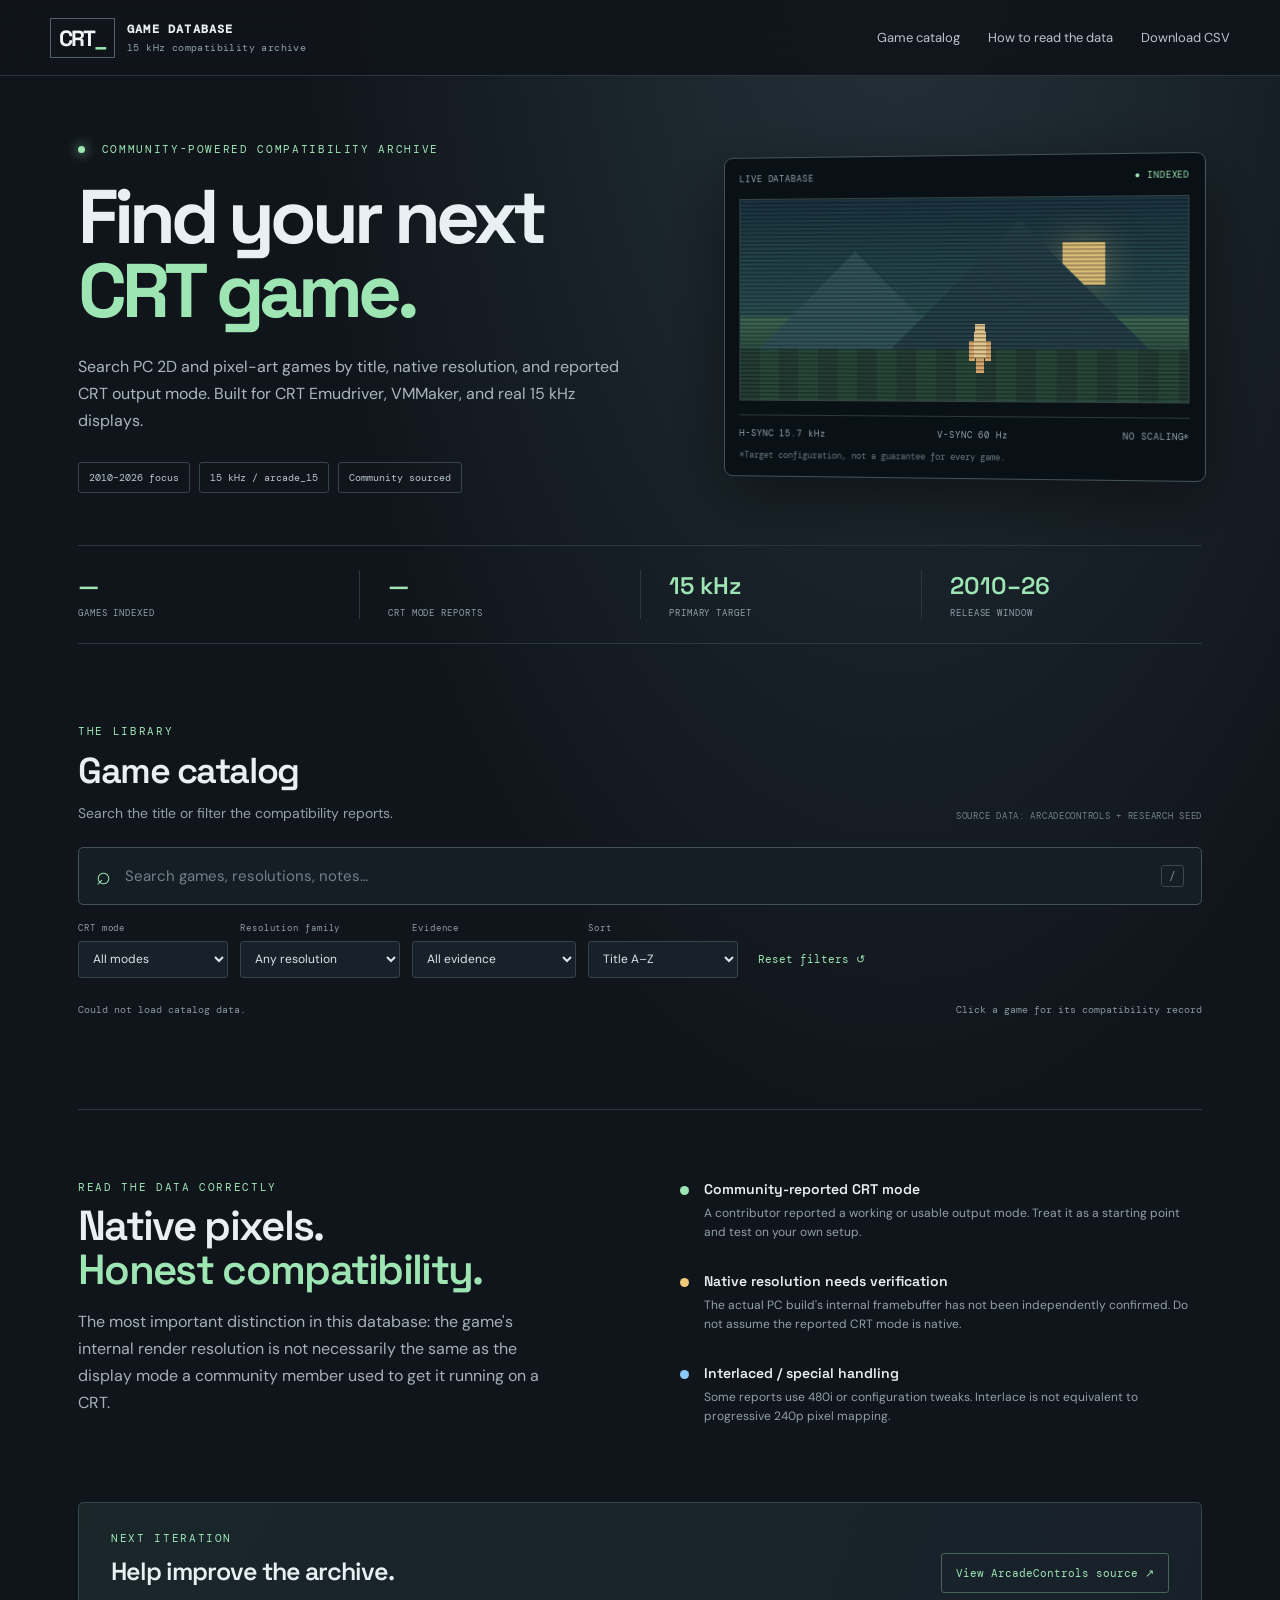
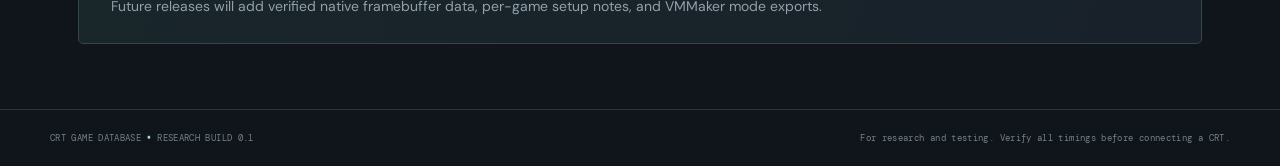
==== index.html @ 9e158bb5 "Add files via upload" ====
<!doctype html>
<html lang="en"><head><meta charset="utf-8"><meta name="viewport" content="width=device-width,initial-scale=1"><meta name="theme-color" content="#10151b"><meta name="description" content="Search PC 2D and pixel-art games for CRT Emudriver and 15 kHz compatibility reports."><title>CRT Game Database — Find games for your CRT</title><link rel="stylesheet" href="styles.css"></head>
<body><header class="topbar"><a class="brand" href="#top"><span class="brand-mark">CRT<span>_</span></span><span>GAME DATABASE<small>15 kHz compatibility archive</small></span></a><nav><a href="#catalog">Game catalog</a><a href="#about">How to read the data</a><a href="data/games.csv" download>Download CSV</a></nav></header>
<main id="top"><section class="hero"><div class="hero-copy"><div class="eyebrow"><span class="pulse"></span> COMMUNITY-POWERED COMPATIBILITY ARCHIVE</div><h1>Find your next<br><em>CRT game.</em></h1><p>Search PC 2D and pixel-art games by title, native resolution, and reported CRT output mode. Built for CRT Emudriver, VMMaker, and real 15 kHz displays.</p><div class="hero-tags"><span>2010–2026 focus</span><span>15 kHz / arcade_15</span><span>Community sourced</span></div></div><div class="hero-screen"><div class="screen-top"><span>LIVE DATABASE</span><span class="screen-led">● INDEXED</span></div><div class="scanlines"><div class="pixel-art"><div class="sun"></div><div class="mountain m1"></div><div class="mountain m2"></div><div class="ground"></div><div class="pixel-person"></div></div></div><div class="screen-foot"><span>H-SYNC 15.7 kHz</span><span>V-SYNC 60 Hz</span><span>NO SCALING*</span></div><small>*Target configuration, not a guarantee for every game.</small></div></section>
<section class="stats" aria-label="Database summary"><div><strong id="totalCount">—</strong><span>GAMES INDEXED</span></div><div><strong id="modeCount">—</strong><span>CRT MODE REPORTS</span></div><div><strong>15 kHz</strong><span>PRIMARY TARGET</span></div><div><strong>2010–26</strong><span>RELEASE WINDOW</span></div></section>
<section id="catalog" class="catalog"><div class="section-heading"><div><div class="eyebrow">THE LIBRARY</div><h2>Game catalog</h2><p>Search the title or filter the compatibility reports.</p></div><div class="data-note">SOURCE DATA: ARCADECONTROLS + RESEARCH SEED</div></div>
<div class="search-wrap"><span class="search-icon">⌕</span><input id="search" type="search" placeholder="Search games, resolutions, notes…" autocomplete="off"><kbd>/</kbd></div>
<div class="filters"><label>CRT mode<select id="modeFilter"><option value="">All modes</option><option value="progressive">Progressive report</option><option value="interlaced">Interlaced report</option><option value="none">No CRT mode yet</option></select></label><label>Resolution family<select id="resFilter"><option value="">Any resolution</option><option value="240">240-line family</option><option value="216">216-line family</option><option value="270">270-line family</option><option value="480">480-line / interlaced</option></select></label><label>Evidence<select id="evidenceFilter"><option value="">All evidence</option><option value="community">Community reported</option><option value="verify">Needs verification</option></select></label><label>Sort<select id="sort"><option value="title">Title A–Z</option><option value="year">Release year</option><option value="resolution">CRT resolution</option></select></label><button id="clear" class="clear-btn">Reset filters ↺</button></div>
<div class="results-line"><span id="resultCount">Loading catalog…</span><span>Click a game for its compatibility record</span></div><div id="gameGrid" class="game-grid" aria-live="polite"></div><div id="empty" class="empty" hidden><div>⌁</div><h3>No matching games</h3><p>Try a different title or clear one of the filters.</p></div>
</section>
<section id="about" class="about"><div class="about-intro"><div class="eyebrow">READ THE DATA CORRECTLY</div><h2>Native pixels.<br><em>Honest compatibility.</em></h2><p>The most important distinction in this database: the game's internal render resolution is not necessarily the same as the display mode a community member used to get it running on a CRT.</p></div><div class="legend"><article><span class="legend-dot green"></span><div><h3>Community-reported CRT mode</h3><p>A contributor reported a working or usable output mode. Treat it as a starting point and test on your own setup.</p></div></article><article><span class="legend-dot amber"></span><div><h3>Native resolution needs verification</h3><p>The actual PC build's internal framebuffer has not been independently confirmed. Do not assume the reported CRT mode is native.</p></div></article><article><span class="legend-dot blue"></span><div><h3>Interlaced / special handling</h3><p>Some reports use 480i or configuration tweaks. Interlace is not equivalent to progressive 240p pixel mapping.</p></div></article></div></section>
<section class="callout"><div><div class="eyebrow">NEXT ITERATION</div><h2>Help improve the archive.</h2><p>Future releases will add verified native framebuffer data, per-game setup notes, and VMMaker mode exports.</p></div><a href="https://forum.arcadecontrols.com/index.php?topic=161951.0" target="_blank" rel="noopener">View ArcadeControls source ↗</a></section>
</main><footer><span>CRT GAME DATABASE <b>•</b> RESEARCH BUILD 0.1</span><span>For research and testing. Verify all timings before connecting a CRT.</span></footer>
<div id="detail" class="modal" hidden><div class="modal-backdrop" data-close></div><article class="detail-card" role="dialog" aria-modal="true" aria-labelledby="detailTitle"><button class="close" data-close aria-label="Close">×</button><div class="eyebrow" id="detailSource">GAME RECORD</div><h2 id="detailTitle"></h2><div class="detail-status" id="detailStatus"></div><div class="detail-grid"><div><span>NATIVE RENDER RESOLUTION</span><strong id="detailNative">Not confirmed</strong><small id="detailNativeEvidence"></small></div><div><span>REPORTED CRT OUTPUT</span><strong id="detailCrt">Not reported</strong><small id="detailRefresh"></small></div><div><span>SCAN TYPE</span><strong id="detailScan">Unconfirmed</strong></div><div><span>RELEASE YEAR</span><strong id="detailYear">Not listed</strong></div></div><div class="detail-notes"><h3>Compatibility notes</h3><p id="detailNotes"></p></div><div class="detail-actions"><a id="detailSourceLink" href="#" target="_blank" rel="noopener">Open community source ↗</a><button id="copyRecord">Copy record</button></div></article></div>
<script src="app.js"></script></body></html>
---- styles.css ----
@import url('https://fonts.googleapis.com/css2?family=DM+Mono:wght@400;500&family=DM+Sans:wght@400;500;600;700;800&family=Space+Grotesk:wght@400;500;600;700&display=swap');
:root{--bg:#10151b;--panel:#171f27;--panel2:#1d2731;--line:#2a3742;--text:#e9f0f4;--muted:#91a0aa;--green:#9de6b3;--amber:#f2c879;--blue:#8cc9ff;--mono:'DM Mono',monospace;--sans:'DM Sans',sans-serif;--display:'Space Grotesk',sans-serif}*{box-sizing:border-box}html{scroll-behavior:smooth}body{margin:0;background:var(--bg);color:var(--text);font-family:var(--sans);background-image:radial-gradient(ellipse at 70% -10%,#24333b 0,transparent 48%)}a{color:inherit}.topbar{height:76px;border-bottom:1px solid #29343d;display:flex;align-items:center;justify-content:space-between;padding:0 max(calc((100vw - 1180px)/2),28px);position:sticky;top:0;background:#10151beF;backdrop-filter:blur(16px);z-index:5}.brand{display:flex;gap:12px;align-items:center;text-decoration:none;font:600 12px var(--mono);letter-spacing:.1em}.brand-mark{font:700 22px var(--display);letter-spacing:-2px;border:1px solid #50616b;padding:5px 8px;color:#f1f5f5}.brand-mark span{color:var(--green)}.brand small{display:block;color:var(--muted);font:10px var(--mono);letter-spacing:.04em;margin-top:4px}.topbar nav{display:flex;gap:28px;font-size:13px;color:#bac5cb}.topbar nav a{text-decoration:none}.topbar nav a:hover{color:var(--green)}main{max-width:1180px;margin:auto;padding:0 28px}.hero{min-height:440px;display:grid;grid-template-columns:1.1fr .9fr;align-items:center;gap:50px;padding:66px 0 52px}.eyebrow{font:11px var(--mono);letter-spacing:.15em;color:var(--green)}.pulse{display:inline-block;width:7px;height:7px;background:var(--green);border-radius:50%;margin-right:8px;box-shadow:0 0 12px #9de6b3}.hero h1{font:700 clamp(48px,6vw,76px)/.98 var(--display);letter-spacing:-.065em;margin:24px 0}.hero h1 em,.about h2 em{color:var(--green);font-style:normal}.hero-copy>p{max-width:560px;color:#aab7bf;font-size:16px;line-height:1.7}.hero-tags{display:flex;gap:9px;flex-wrap:wrap;margin-top:27px}.hero-tags span{font:10px var(--mono);color:#b8c6cd;border:1px solid #35444e;padding:8px 10px;border-radius:3px}.hero-screen{border:1px solid #42535b;background:#0a1116;border-radius:9px;padding:15px;box-shadow:0 20px 70px #0007;transform:perspective(900px) rotateY(-4deg)}.screen-top,.screen-foot{display:flex;justify-content:space-between;font:9px var(--mono);letter-spacing:.1em;color:#90a3aa}.screen-led{color:var(--green)}.scanlines{margin:14px 0;height:205px;border:1px solid #34443e;overflow:hidden;background:#101d22;position:relative}.scanlines:after{content:'';position:absolute;inset:0;background:repeating-linear-gradient(0deg,#0000 0 2px,#0005 3px 4px);pointer-events:none}.pixel-art{height:100%;position:relative;overflow:hidden;background:linear-gradient(#1a3340 0%,#294d51 58%,#3d6653 59%,#172a29 100%);image-rendering:pixelated}.sun{position:absolute;width:42px;height:42px;background:#d9bc76;right:18%;top:22%;box-shadow:0 0 36px #d9bc7670}.mountain{position:absolute;bottom:50px;width:0;height:0;border-left:100px solid transparent;border-right:100px solid transparent;border-bottom:100px solid #31535a}.m1{left:4%}.m2{left:34%;border-bottom-color:#243e48;border-left-width:130px;border-right-width:130px;border-bottom-width:130px}.ground{position:absolute;bottom:0;height:52px;width:100%;background:repeating-linear-gradient(90deg,#243d35 0 20px,#29483b 20px 40px)}.pixel-person{position:absolute;bottom:43px;left:53%;width:12px;height:26px;background:#e3c68d;box-shadow:0 -9px 0 -1px #e3c68d,0 17px 0 -2px #d5a76d,-8px 6px 0 -3px #d5a76d,8px 6px 0 -3px #d5a76d}.screen-foot{border-top:1px solid #293b3c;padding-top:12px}.hero-screen>small{display:block;color:#66777d;font:9px var(--mono);margin-top:10px}.stats{display:grid;grid-template-columns:repeat(4,1fr);border-top:1px solid var(--line);border-bottom:1px solid var(--line);padding:24px 0;margin-bottom:80px}.stats div{padding-left:28px;border-left:1px solid var(--line)}.stats div:first-child{border:0;padding-left:0}.stats strong{display:block;font:600 24px var(--display);color:var(--green)}.stats span{display:block;font:9px var(--mono);color:var(--muted);letter-spacing:.1em;margin-top:6px}.catalog{padding-bottom:80px}.section-heading{display:flex;align-items:end;justify-content:space-between;margin-bottom:25px}.section-heading h2,.about h2,.callout h2{font:600 36px var(--display);letter-spacing:-.04em;margin:10px 0}.section-heading p,.callout p{color:var(--muted);margin:0;font-size:14px}.data-note{font:9px var(--mono);color:#72828c;letter-spacing:.08em}.search-wrap{height:58px;display:flex;align-items:center;border:1px solid #42525c;background:#151e25;border-radius:5px;padding:0 17px;gap:12px}.search-icon{font-size:25px;color:var(--green)}.search-wrap input{background:transparent;border:0;outline:0;color:var(--text);font:15px var(--sans);width:100%}.search-wrap input::placeholder{color:#70808a}.search-wrap kbd{font:11px var(--mono);color:#80909a;border:1px solid #394751;border-radius:3px;padding:3px 7px}.filters{display:flex;align-items:end;gap:12px;flex-wrap:wrap;margin:17px 0 25px}.filters label{display:grid;gap:7px;font:9px var(--mono);letter-spacing:.1em;color:#8e9da6}.filters select{height:37px;min-width:150px;background:#182129;color:#dce5e9;border:1px solid #35434d;border-radius:3px;padding:0 10px;font:12px var(--sans)}.clear-btn{height:37px;border:0;background:none;color:var(--green);font:11px var(--mono);cursor:pointer;padding:0 8px}.results-line{display:flex;justify-content:space-between;color:#87969f;font:10px var(--mono);margin:0 0 13px}.game-grid{display:grid;grid-template-columns:repeat(3,1fr);gap:11px}.game-card{background:linear-gradient(145deg,#1a242d,#151d24);border:1px solid #2c3943;border-radius:5px;padding:17px 17px 15px;cursor:pointer;transition:.18s;min-height:139px}.game-card:hover{border-color:#7bbd92;transform:translateY(-2px);background:#1d2a30}.card-top{display:flex;justify-content:space-between;gap:10px;align-items:start}.game-card h3{font:600 15px var(--display);margin:0 0 15px;line-height:1.3}.year{font:10px var(--mono);color:#7f9099;white-space:nowrap}.mode-row{display:flex;align-items:center;gap:8px;flex-wrap:wrap}.mode-chip{font:10px var(--mono);color:var(--green);background:#20382f;border:1px solid #315342;padding:5px 7px;border-radius:3px}.mode-chip.none{color:#b3bec4;background:#242e36;border-color:#39444b}.hz{font:10px var(--mono);color:#9caab1}.card-status{font:9px var(--mono);color:#8c9aa2;margin-top:13px;display:flex;align-items:center;gap:6px}.card-status:before{content:'';width:6px;height:6px;border-radius:50%;background:var(--amber)}.card-status.reported:before{background:var(--green)}.empty{text-align:center;padding:70px 20px;color:var(--muted)}.empty>div{font-size:34px;color:var(--green)}.empty h3{color:var(--text)}.about{border-top:1px solid var(--line);padding:70px 0;display:grid;grid-template-columns:1fr 1fr;gap:80px}.about h2{font-size:42px;line-height:1.05}.about-intro p{color:#a5b1b8;line-height:1.7;max-width:480px}.legend{display:grid;gap:24px}.legend article{display:flex;gap:15px}.legend-dot{width:9px;height:9px;border-radius:50%;margin-top:6px;flex:none}.green{background:var(--green)}.amber{background:var(--amber)}.blue{background:var(--blue)}.legend h3{font:600 14px var(--display);margin:0 0 6px}.legend p{font-size:12px;line-height:1.6;color:var(--muted);margin:0}.callout{border:1px solid #34454c;background:linear-gradient(110deg,#19262a,#18212a);padding:28px 32px;display:flex;align-items:center;justify-content:space-between;gap:20px;margin-bottom:65px;border-radius:5px}.callout h2{font-size:25px}.callout a{font:11px var(--mono);color:var(--green);text-decoration:none;white-space:nowrap;border:1px solid #476456;padding:12px 14px;border-radius:3px}footer{border-top:1px solid var(--line);padding:22px max(calc((100vw - 1180px)/2),28px);display:flex;justify-content:space-between;gap:20px;color:#71818a;font:9px var(--mono);letter-spacing:.04em}footer b{color:var(--green)}.modal{position:fixed;inset:0;z-index:20;display:grid;place-items:center;padding:20px}.modal[hidden]{display:none}.modal-backdrop{position:absolute;inset:0;background:#05090dcc;backdrop-filter:blur(5px)}.detail-card{position:relative;width:min(650px,100%);max-height:90vh;overflow:auto;background:#18222a;border:1px solid #4b5d65;border-radius:7px;padding:32px;box-shadow:0 25px 90px #000b}.close{position:absolute;right:18px;top:14px;background:none;border:0;color:#b8c5ca;font-size:28px;cursor:pointer}.detail-card h2{font:600 32px var(--display);margin:12px 0}.detail-status{display:inline-block;font:10px var(--mono);color:var(--green);border:1px solid #41614d;padding:7px 9px;margin-bottom:24px}.detail-grid{display:grid;grid-template-columns:1fr 1fr;gap:1px;background:#35434b;border:1px solid #35434b}.detail-grid>div{background:#1b2730;padding:17px}.detail-grid span{display:block;font:9px var(--mono);letter-spacing:.08em;color:#81919a;margin-bottom:9px}.detail-grid strong{font:600 19px var(--display);display:block}.detail-grid small{display:block;color:#92a0a8;font-size:10px;margin-top:6px}.detail-notes{padding:20px 0 12px}.detail-notes h3{font:600 13px var(--display)}.detail-notes p{color:#aab7bd;font-size:13px;line-height:1.65}.detail-actions{display:flex;justify-content:space-between;align-items:center;border-top:1px solid #35434b;padding-top:18px}.detail-actions a,.detail-actions button{font:10px var(--mono);color:var(--green);background:none;border:0;text-decoration:none;cursor:pointer}@media(max-width:800px){.topbar{padding:0 20px}.topbar nav{gap:14px}.topbar nav a{font-size:11px}.hero{grid-template-columns:1fr;gap:28px;padding-top:48px}.hero-screen{max-width:520px}.stats{margin-bottom:55px}.game-grid{grid-template-columns:repeat(2,1fr)}.about{gap:35px}.data-note{display:none}}@media(max-width:560px){.topbar{height:65px}.topbar nav a:first-child{display:none}main{padding:0 18px}.hero{min-height:0}.hero h1{font-size:54px}.hero-copy>p{font-size:14px}.hero-screen{transform:none}.stats{grid-template-columns:repeat(2,1fr);gap:20px}.stats div:nth-child(3){padding-left:0;border-left:0}.stats strong{font-size:21px}.section-heading h2{font-size:30px}.game-grid{grid-template-columns:1fr}.game-card{min-height:120px}.filters label{flex:1;min-width:42%}.filters select{width:100%;min-width:0}.results-line span:last-child{display:none}.about{grid-template-columns:1fr;padding:55px 0}.about h2{font-size:36px}.callout{align-items:flex-start;flex-direction:column;padding:23px}.callout a{white-space:normal}footer{padding:20px;flex-direction:column}.detail-card{padding:25px 19px}.detail-grid{grid-template-columns:1fr 1fr}.detail-grid>div{padding:12px}.detail-grid strong{font-size:16px}}
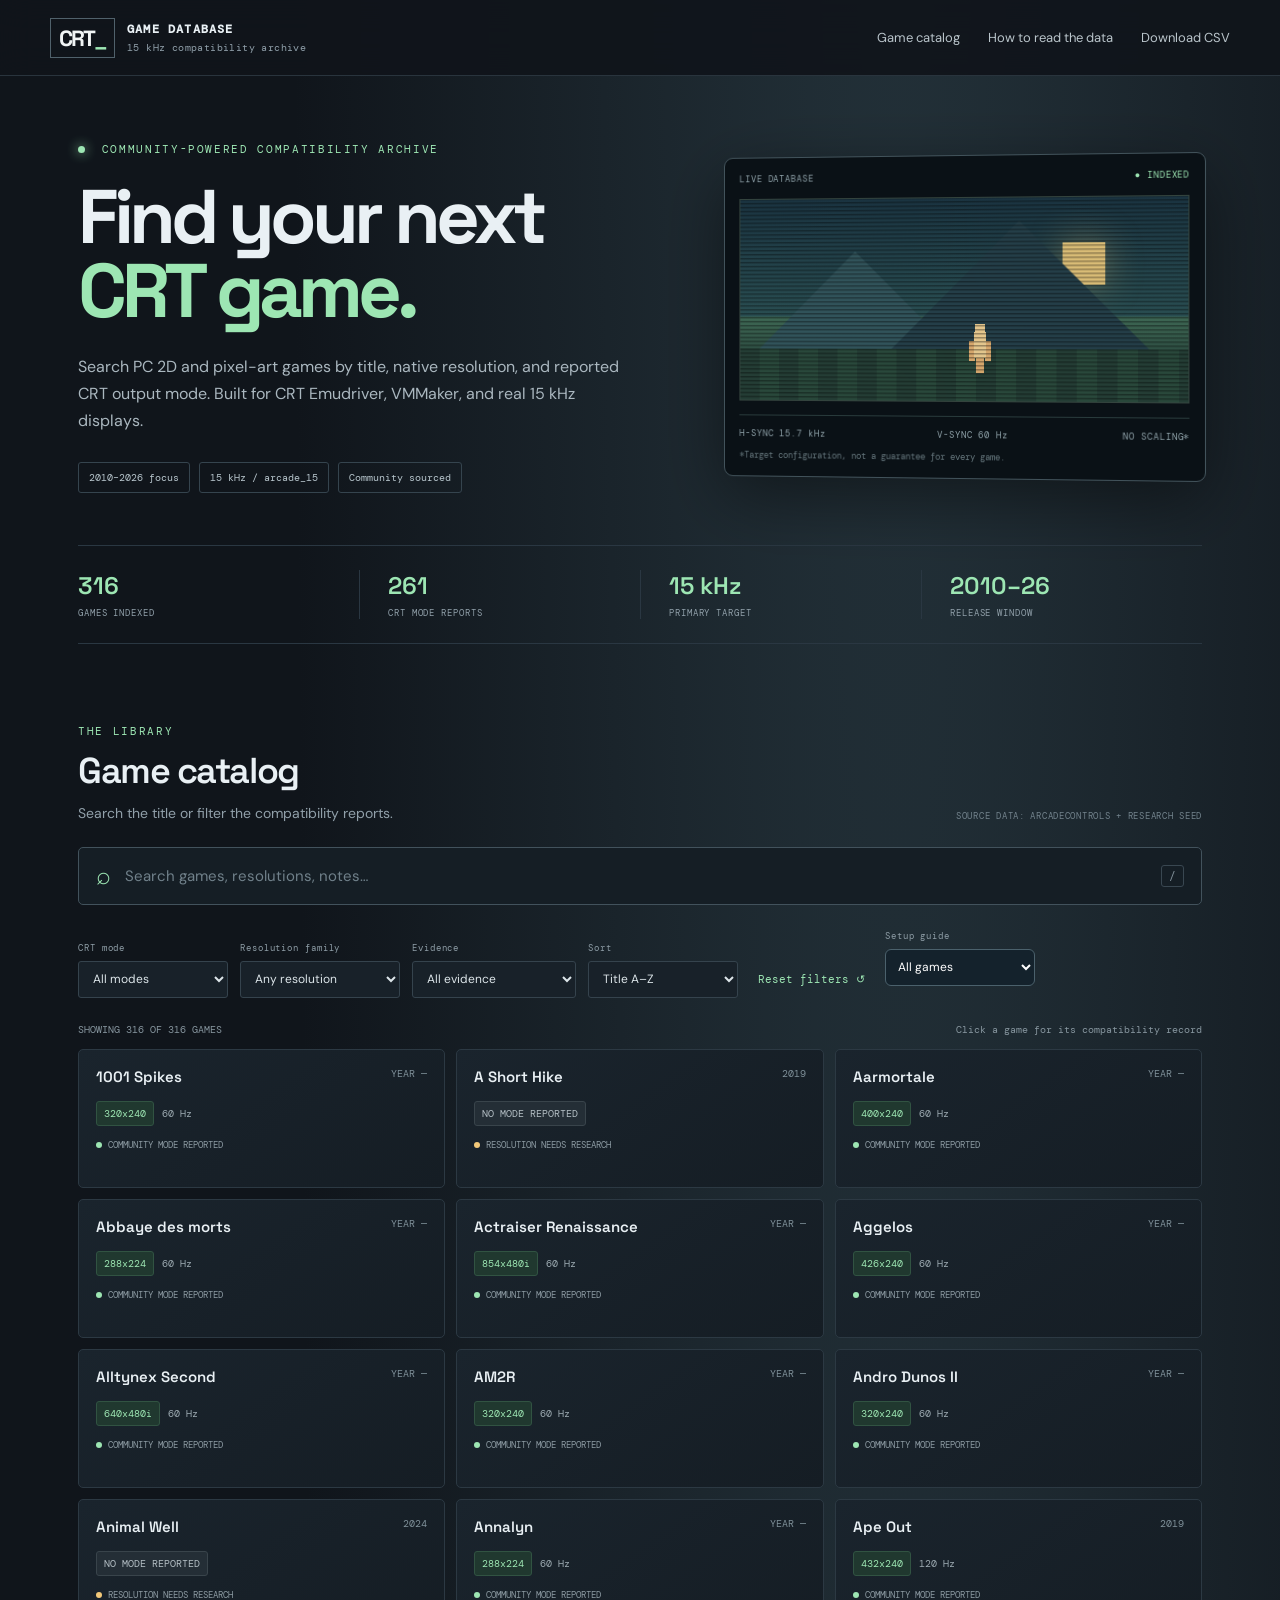
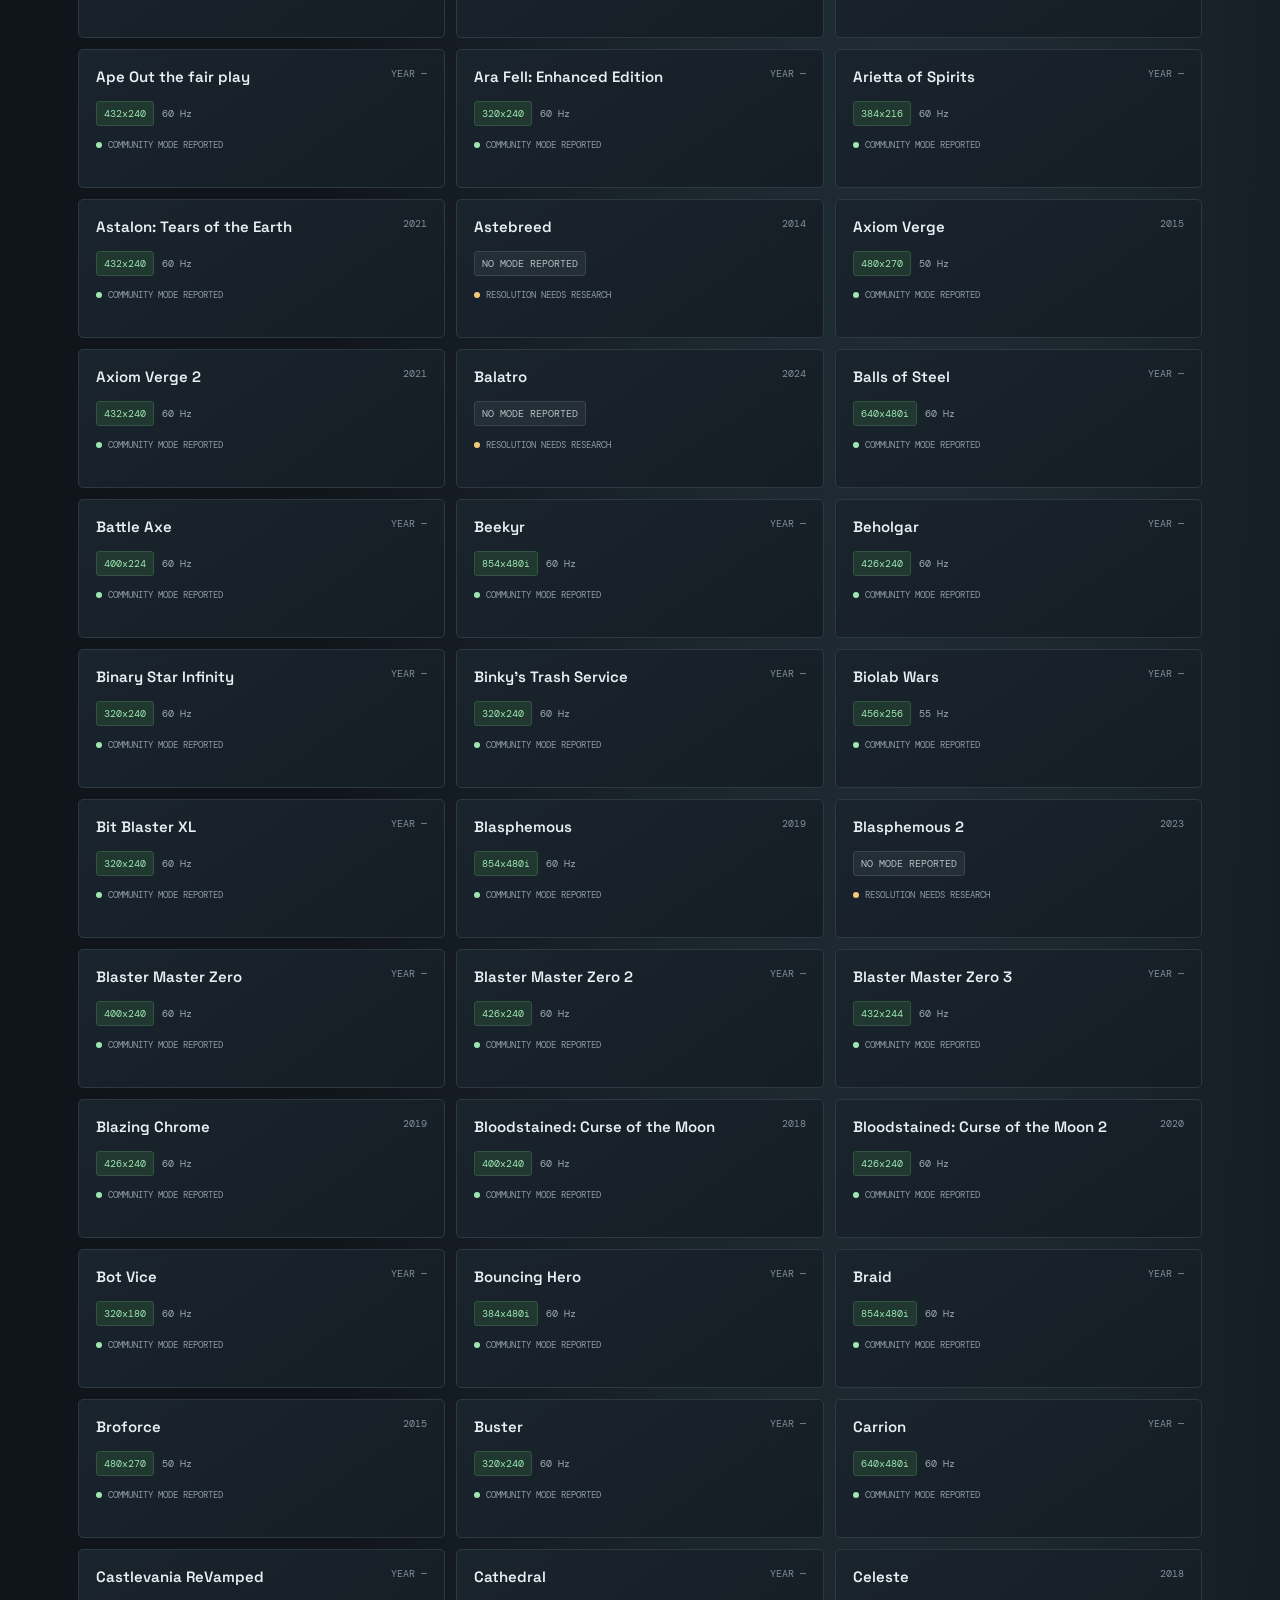
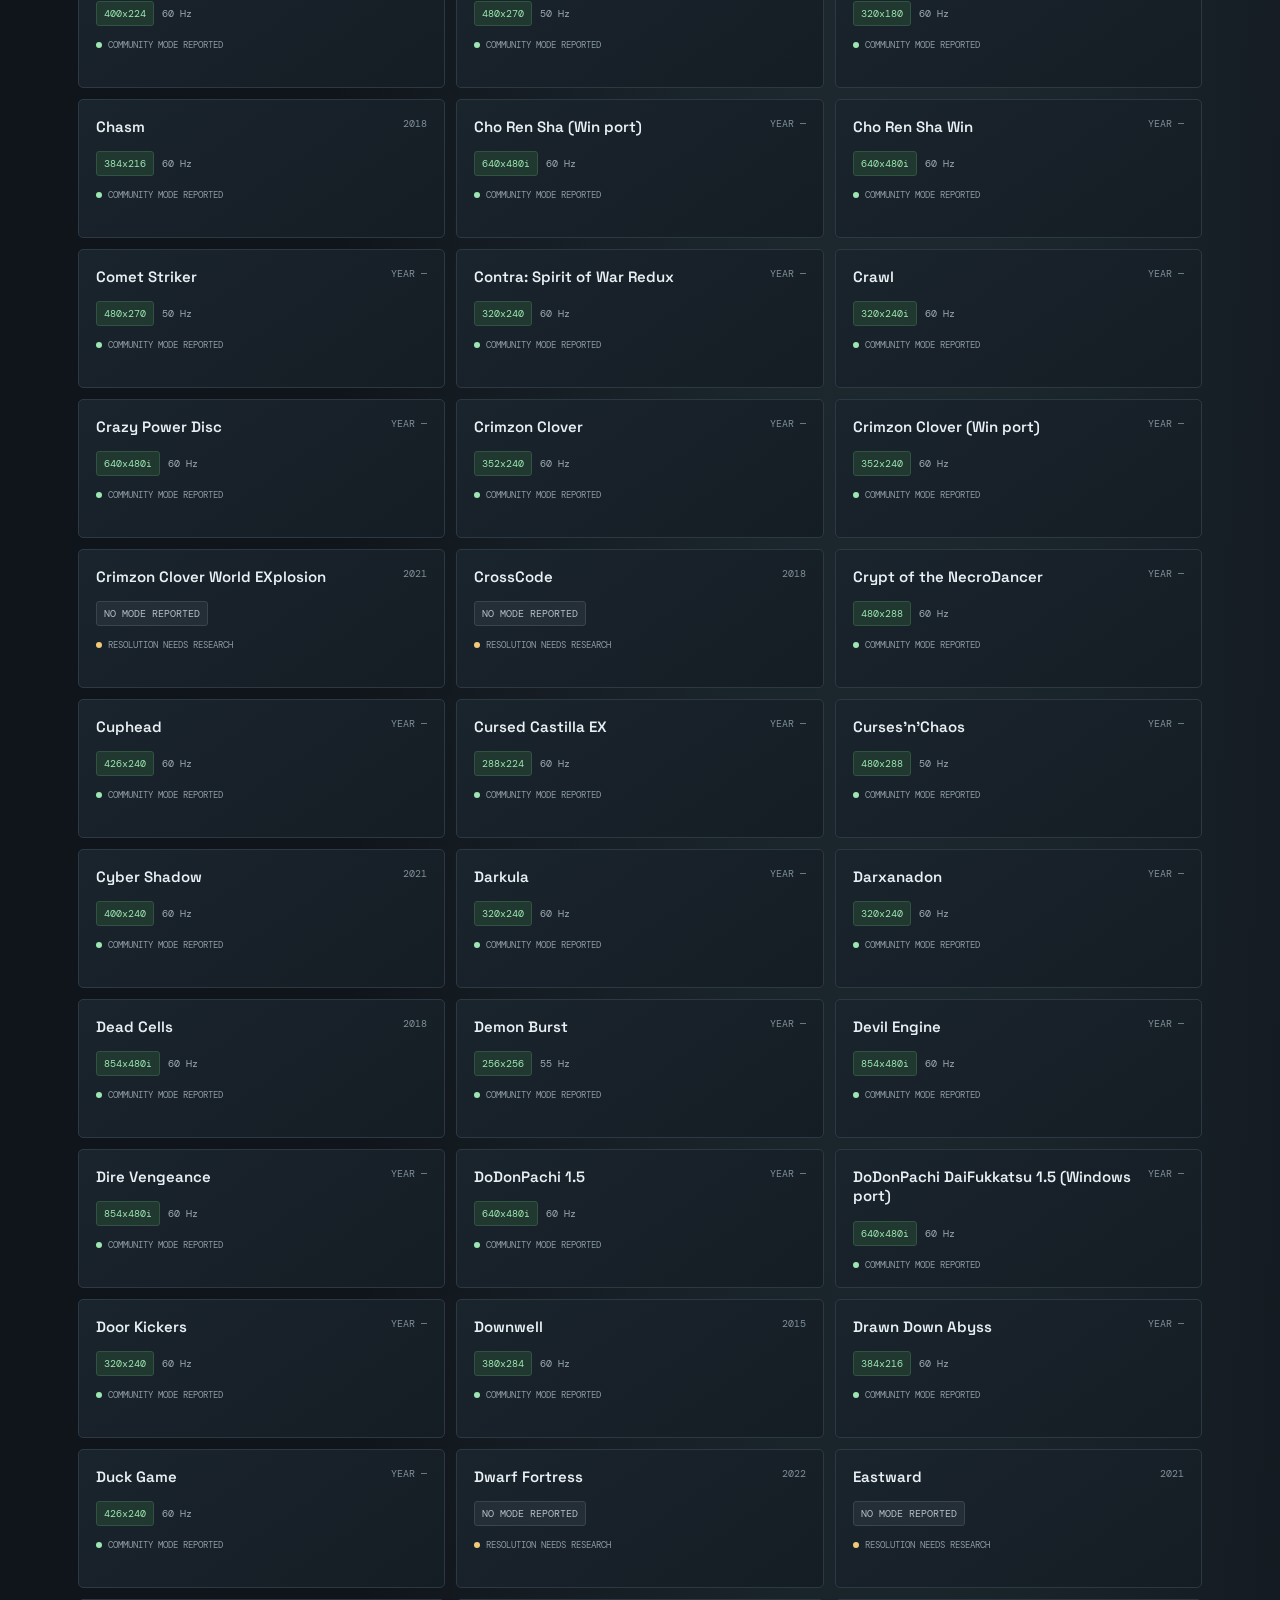
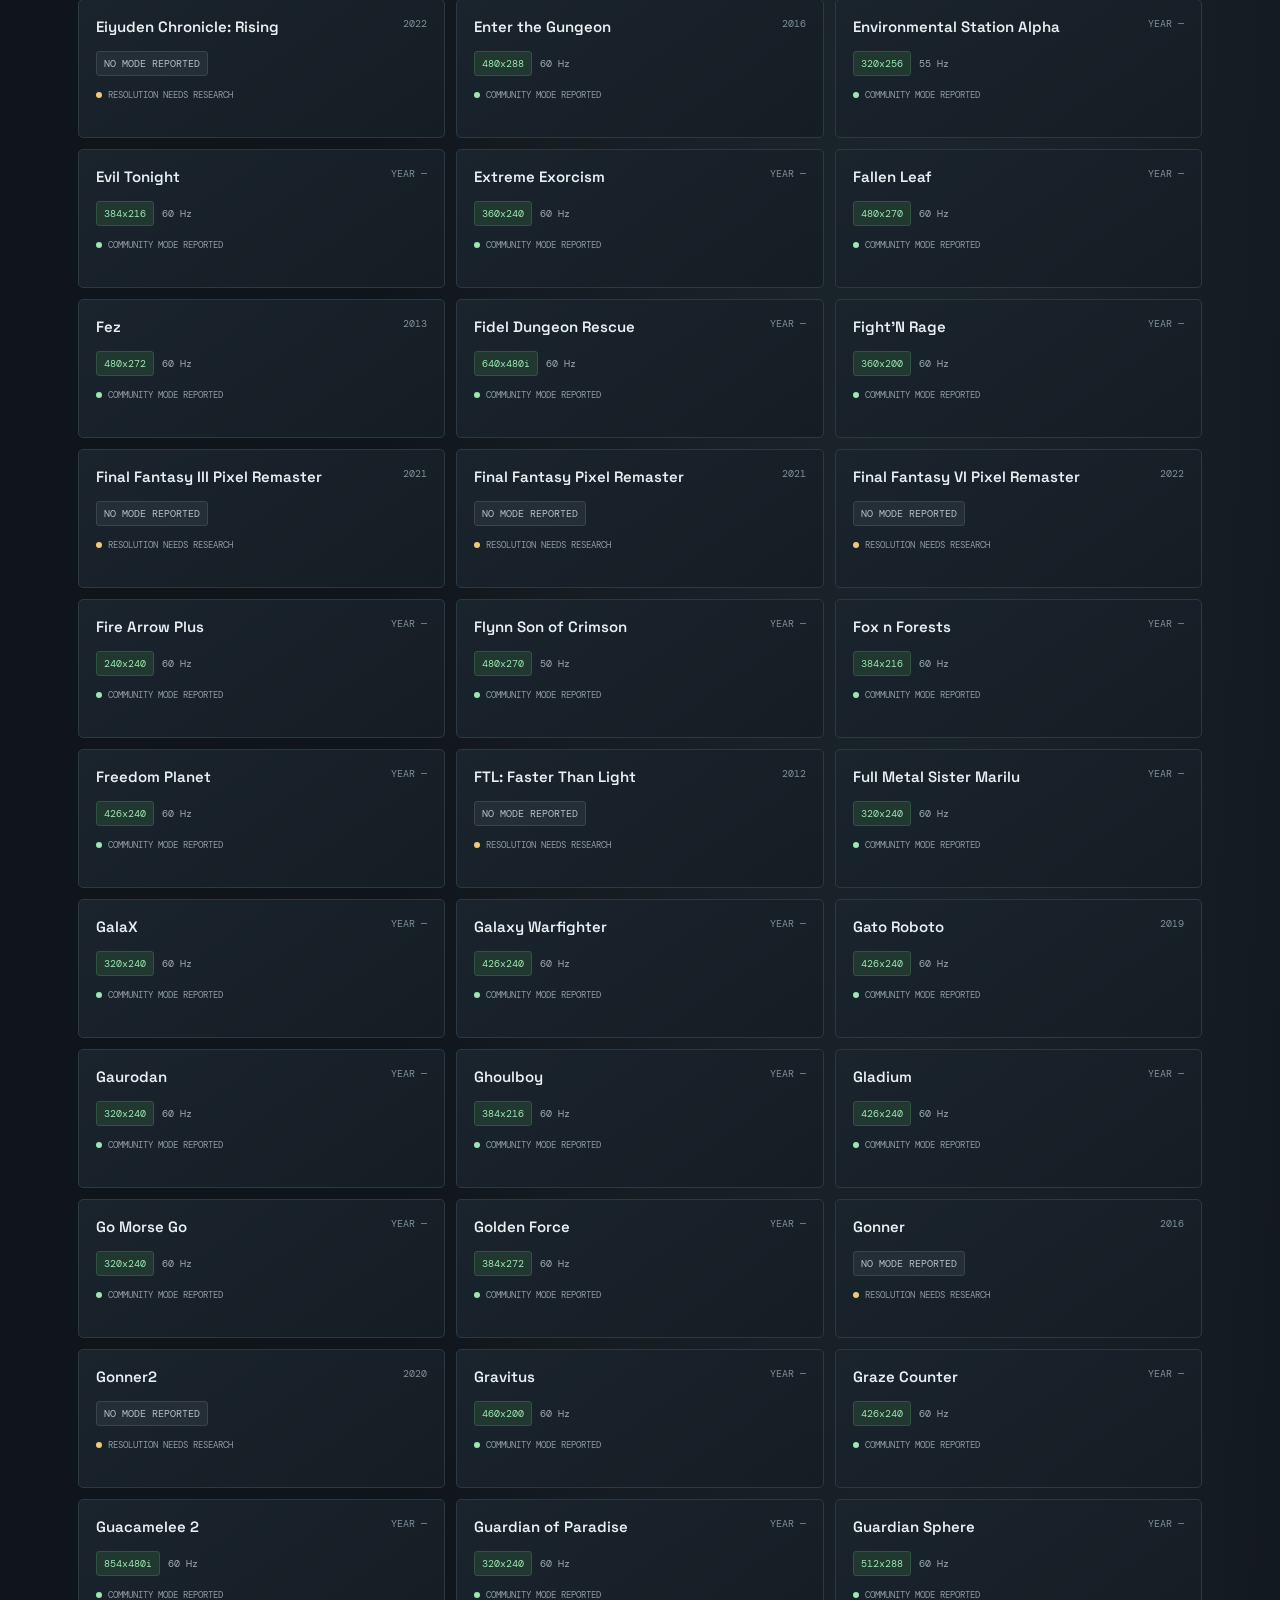
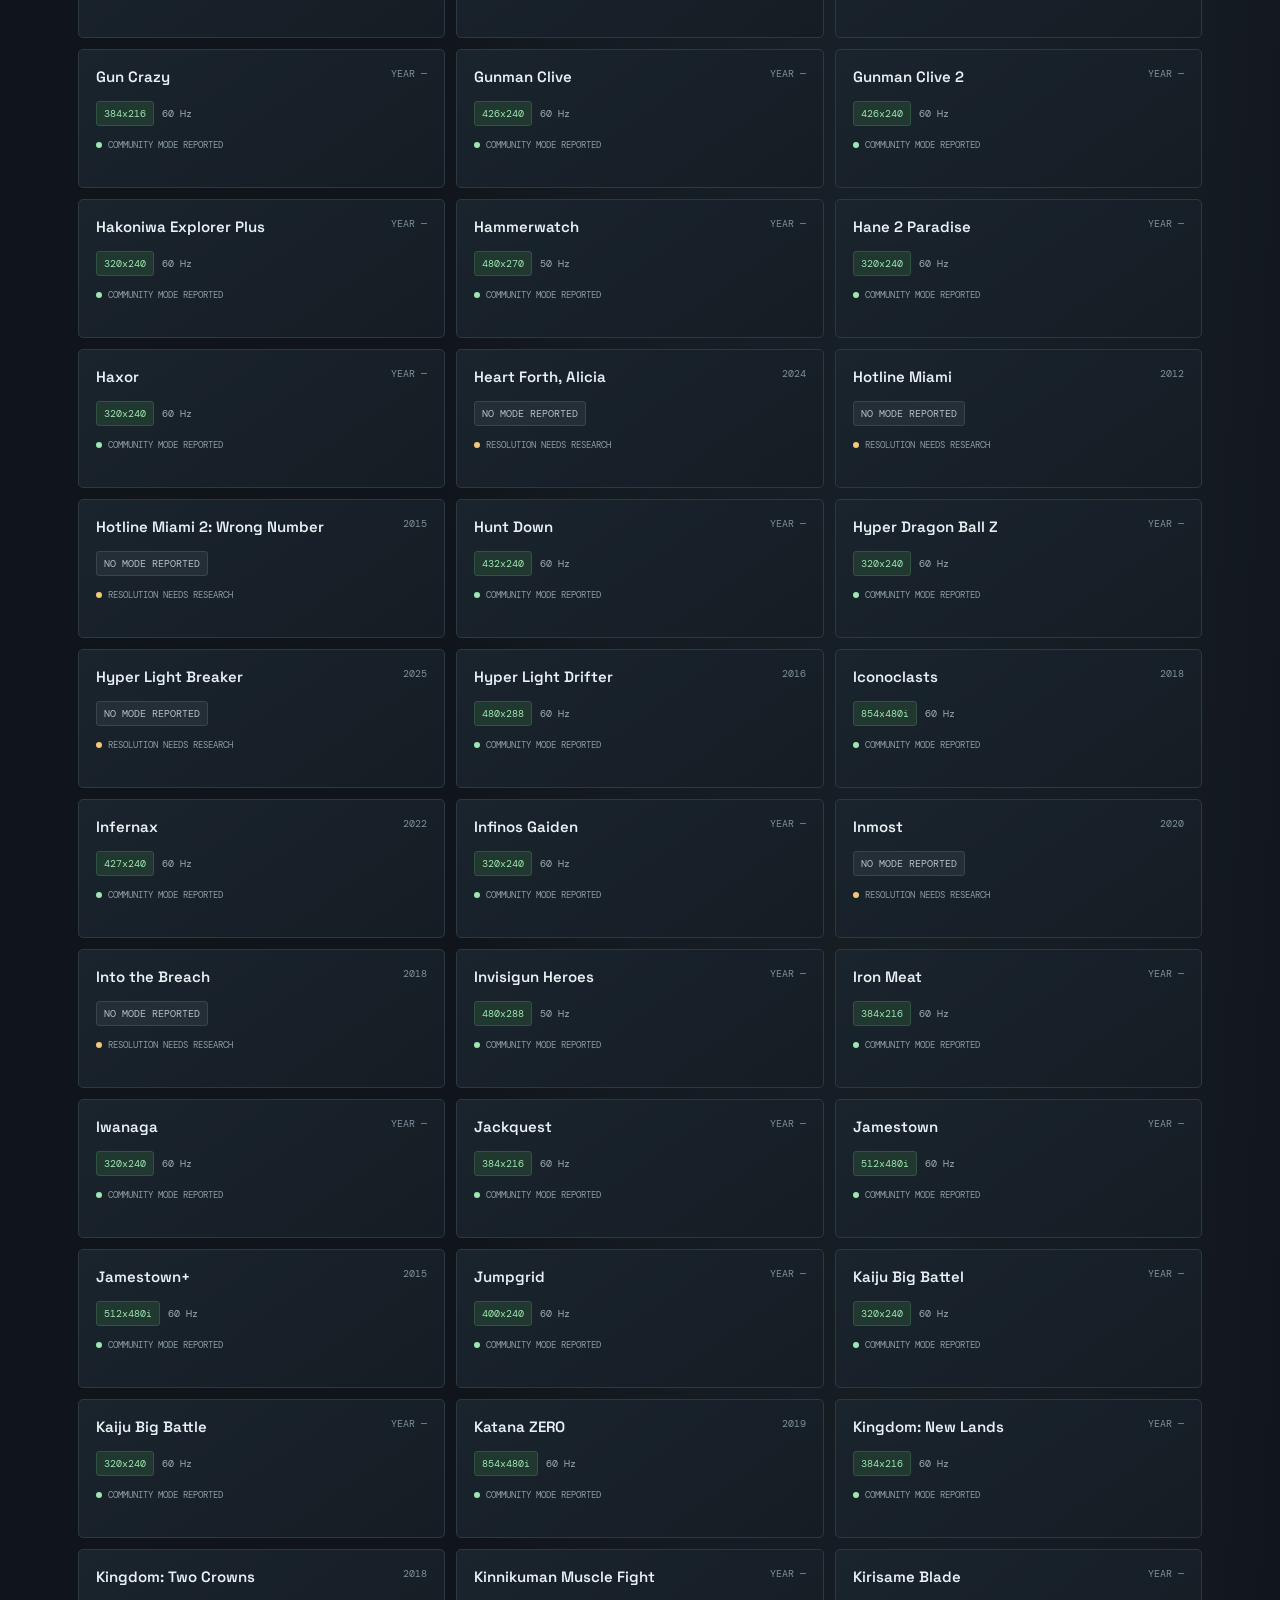
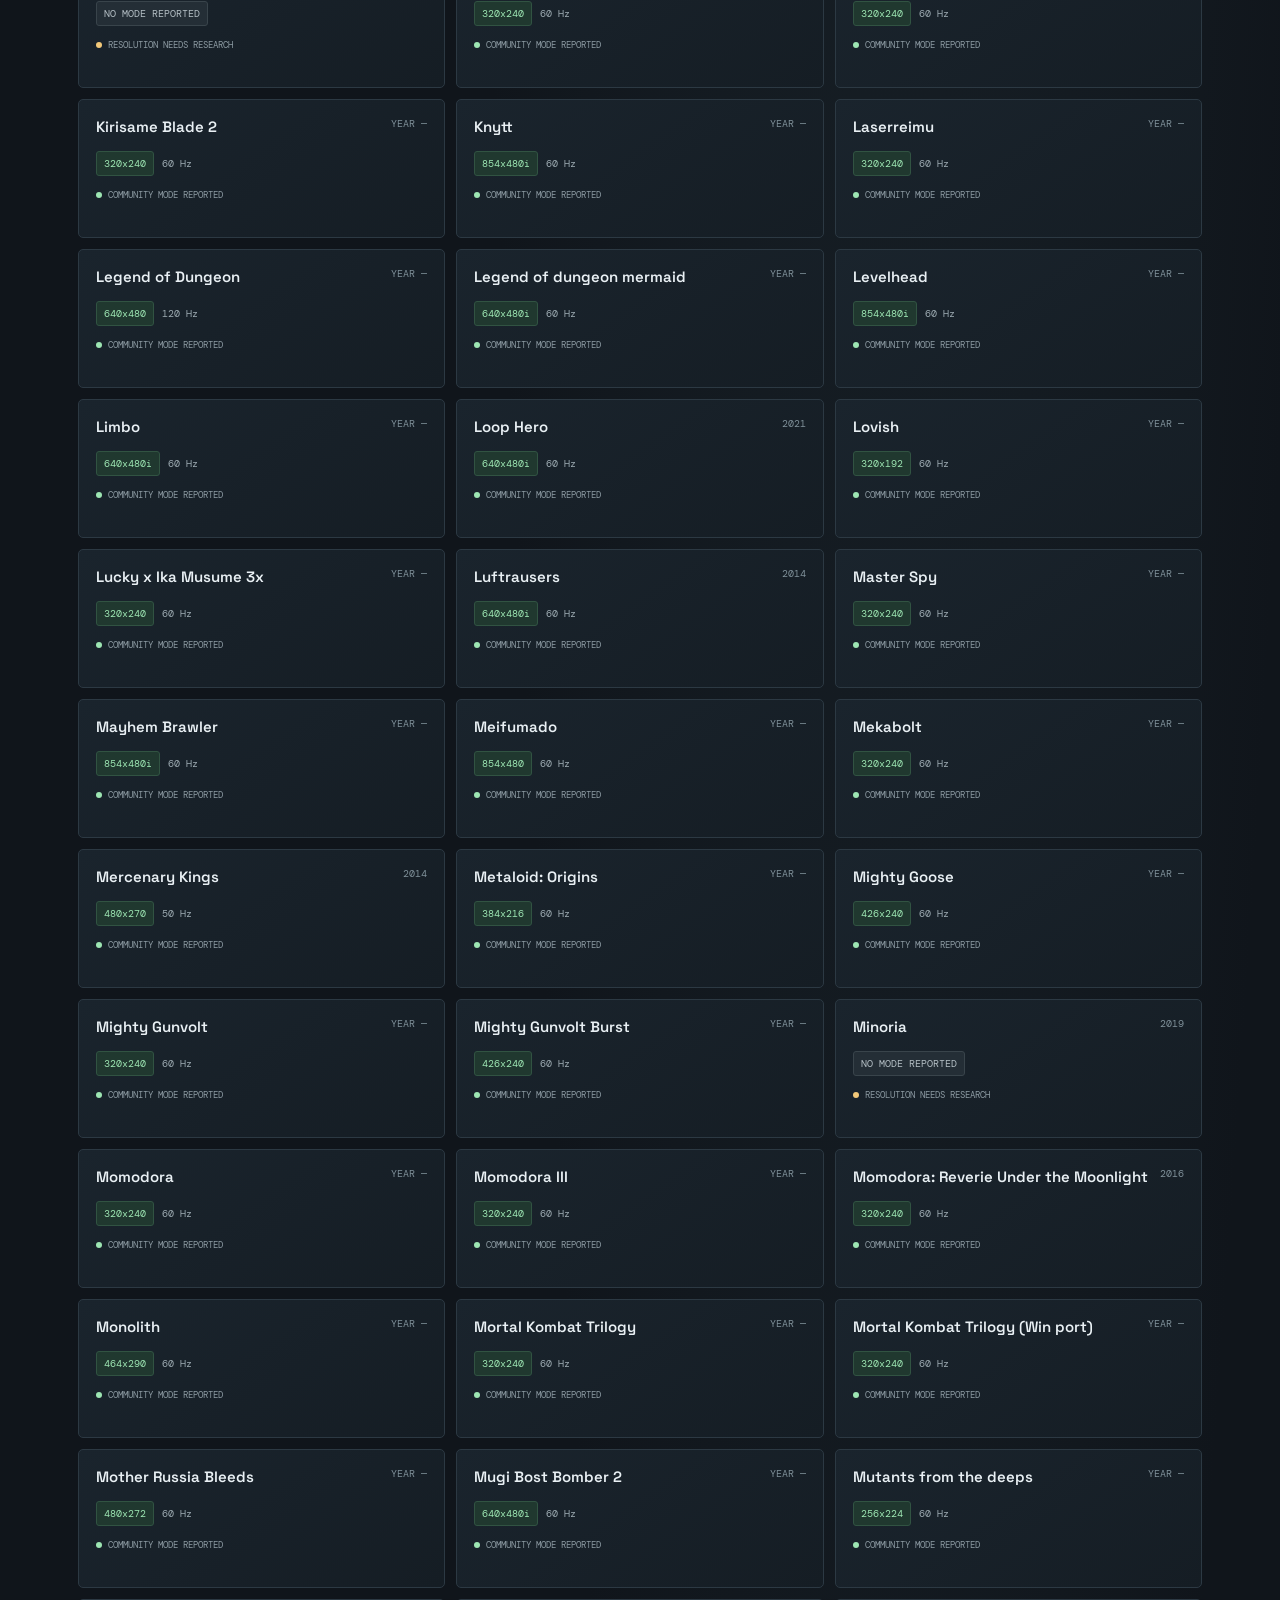
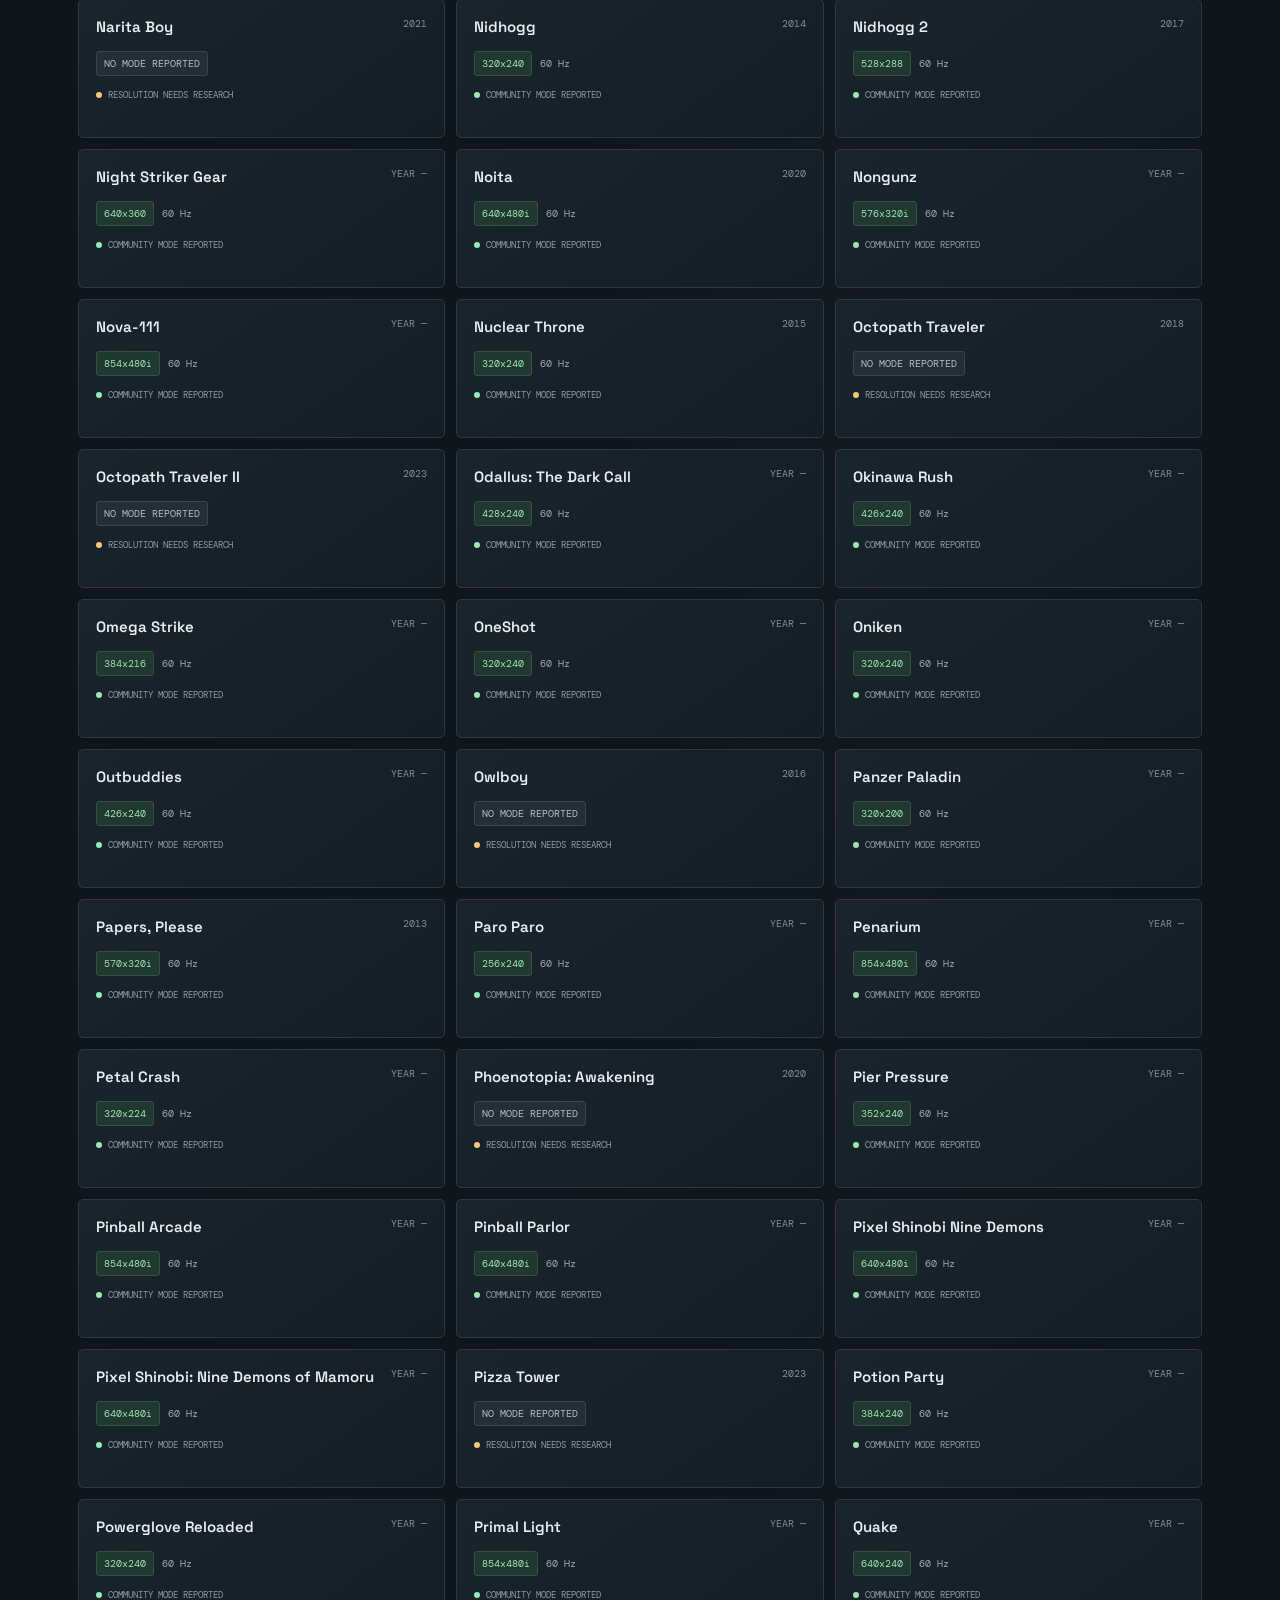
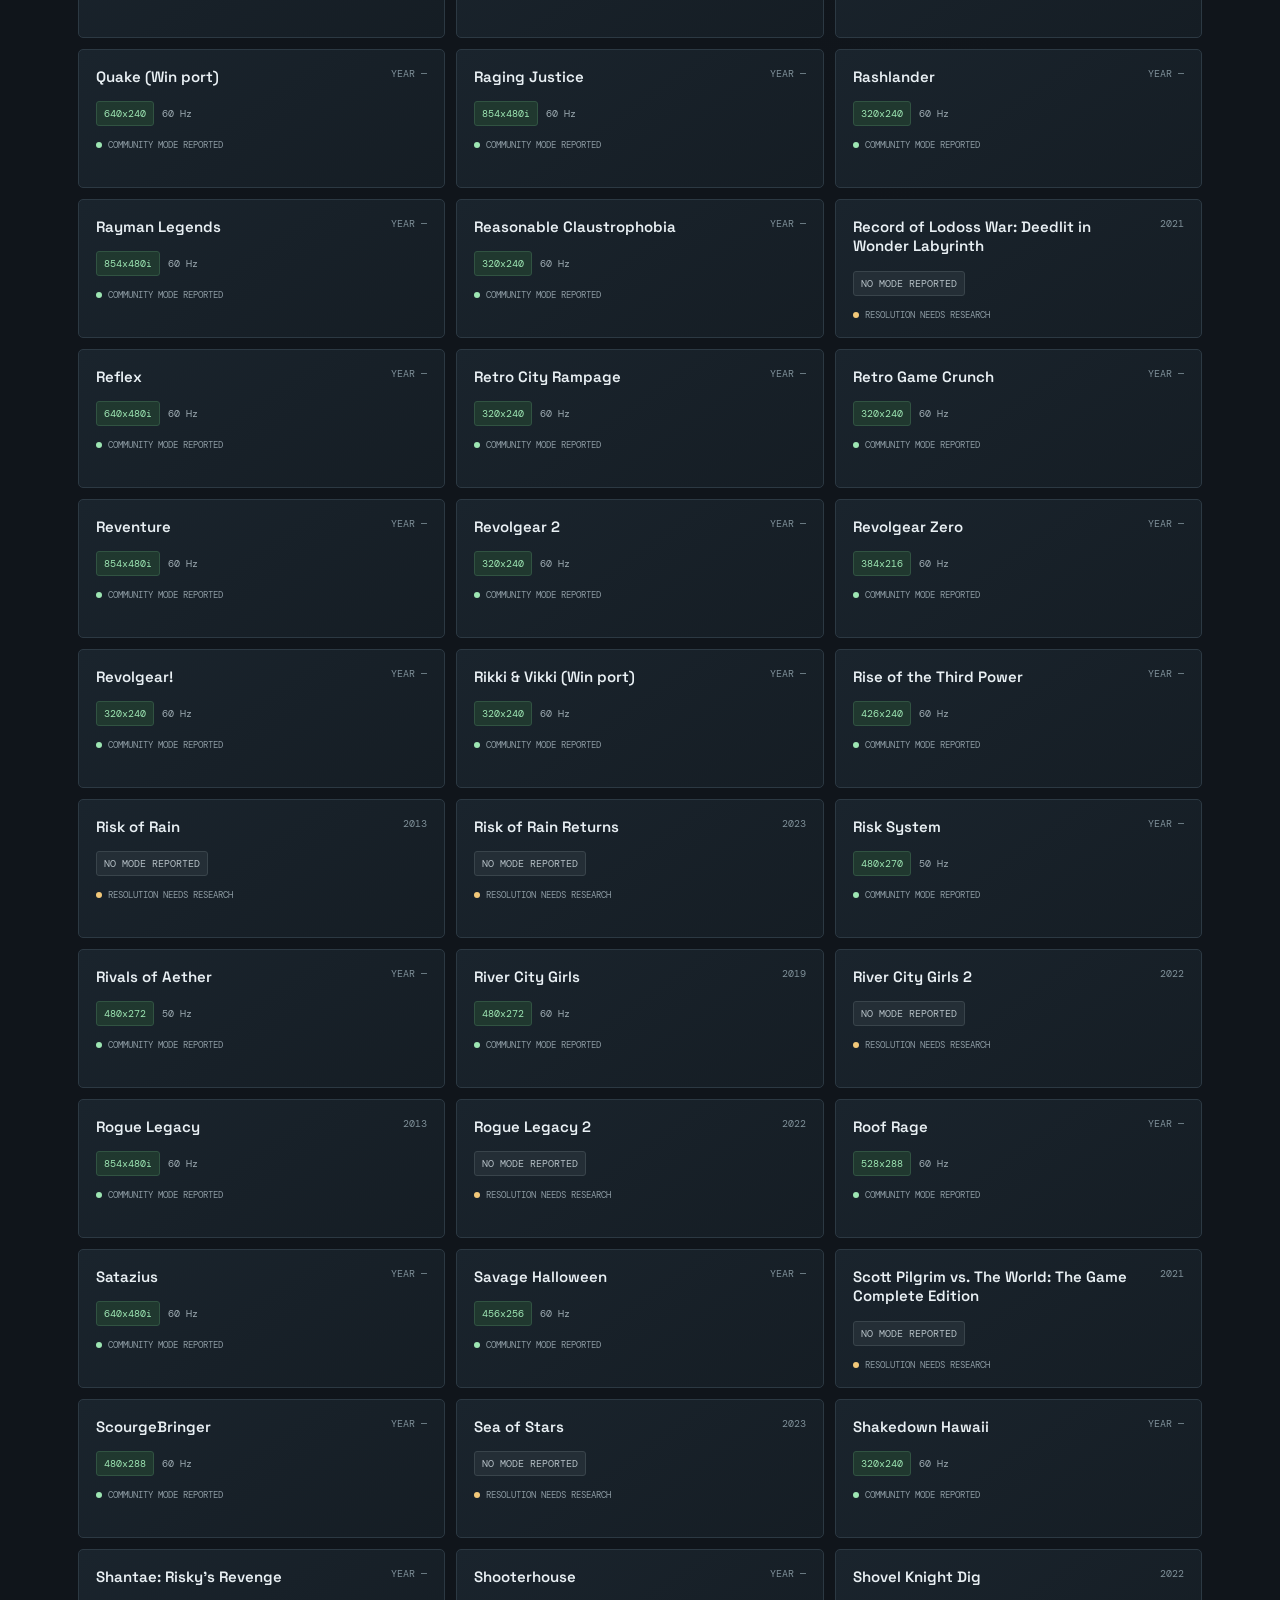
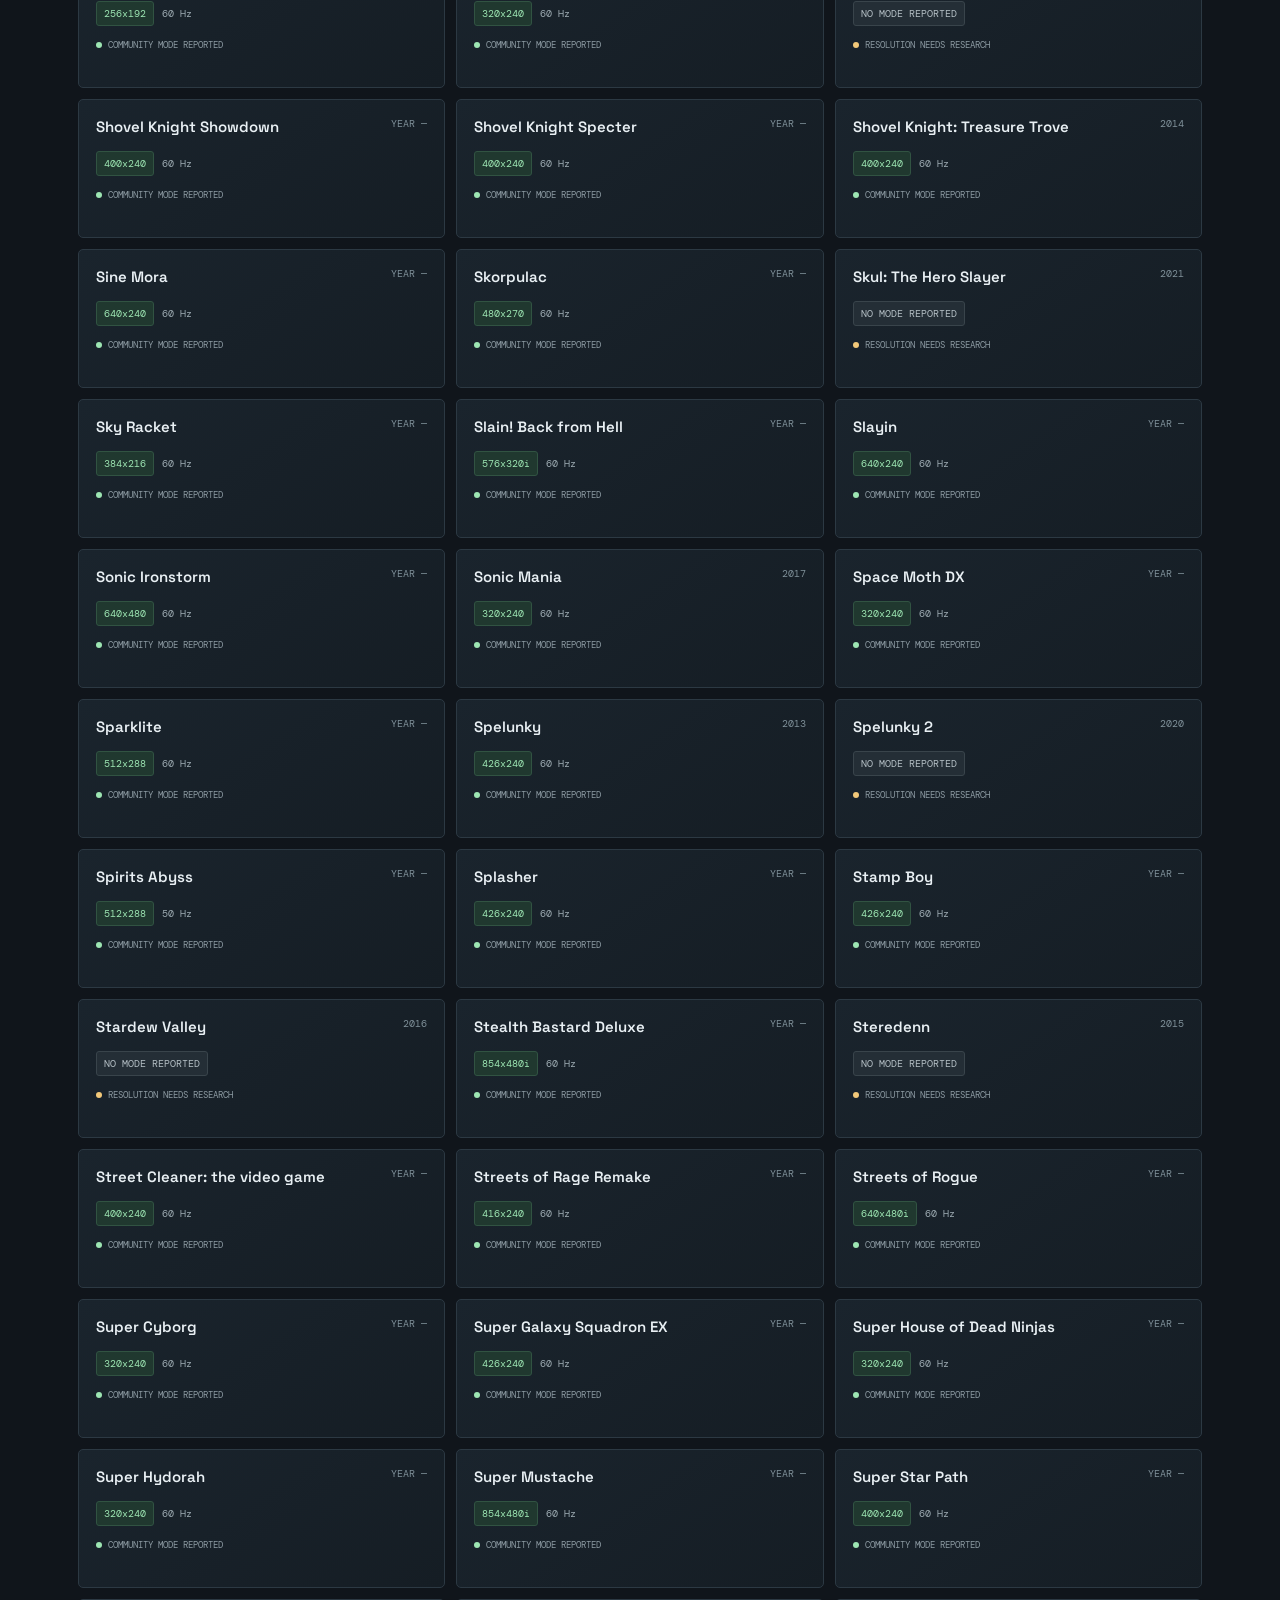
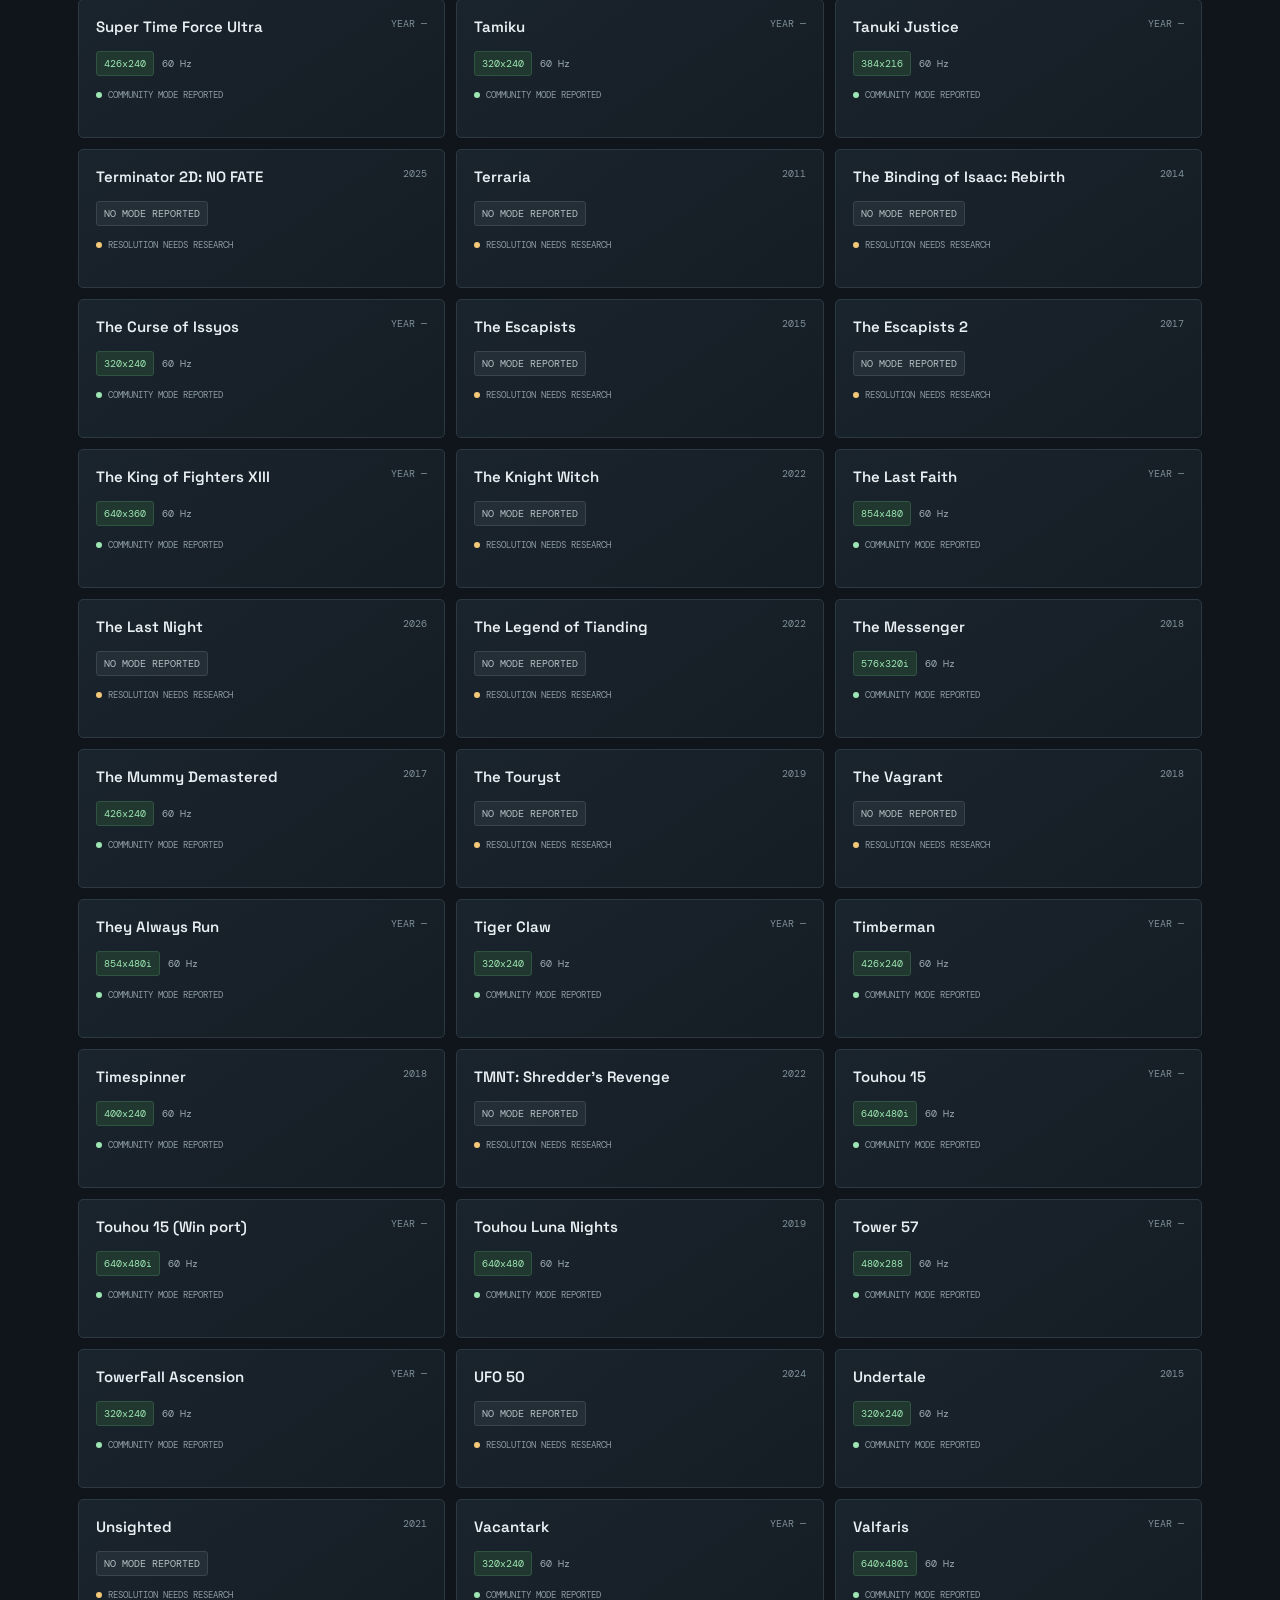
==== commit cf8bf586: "Include setup-guides.js in index.html Added setup-guides.js script for additional functionality." ====
--- a/index.html
+++ b/index.html
@@ -12,4 +12,6 @@
 <section class="callout"><div><div class="eyebrow">NEXT ITERATION</div><h2>Help improve the archive.</h2><p>Future releases will add verified native framebuffer data, per-game setup notes, and VMMaker mode exports.</p></div><a href="https://forum.arcadecontrols.com/index.php?topic=161951.0" target="_blank" rel="noopener">View ArcadeControls source ↗</a></section>
 </main><footer><span>CRT GAME DATABASE <b>•</b> RESEARCH BUILD 0.1</span><span>For research and testing. Verify all timings before connecting a CRT.</span></footer>
 <div id="detail" class="modal" hidden><div class="modal-backdrop" data-close></div><article class="detail-card" role="dialog" aria-modal="true" aria-labelledby="detailTitle"><button class="close" data-close aria-label="Close">×</button><div class="eyebrow" id="detailSource">GAME RECORD</div><h2 id="detailTitle"></h2><div class="detail-status" id="detailStatus"></div><div class="detail-grid"><div><span>NATIVE RENDER RESOLUTION</span><strong id="detailNative">Not confirmed</strong><small id="detailNativeEvidence"></small></div><div><span>REPORTED CRT OUTPUT</span><strong id="detailCrt">Not reported</strong><small id="detailRefresh"></small></div><div><span>SCAN TYPE</span><strong id="detailScan">Unconfirmed</strong></div><div><span>RELEASE YEAR</span><strong id="detailYear">Not listed</strong></div></div><div class="detail-notes"><h3>Compatibility notes</h3><p id="detailNotes"></p></div><div class="detail-actions"><a id="detailSourceLink" href="#" target="_blank" rel="noopener">Open community source ↗</a><button id="copyRecord">Copy record</button></div></article></div>
-<script src="app.js"></script></body></html>+<script src="app.js"></script></body></html>
+<script src="app.js"></script>
+<script src="setup-guides.js"></script>
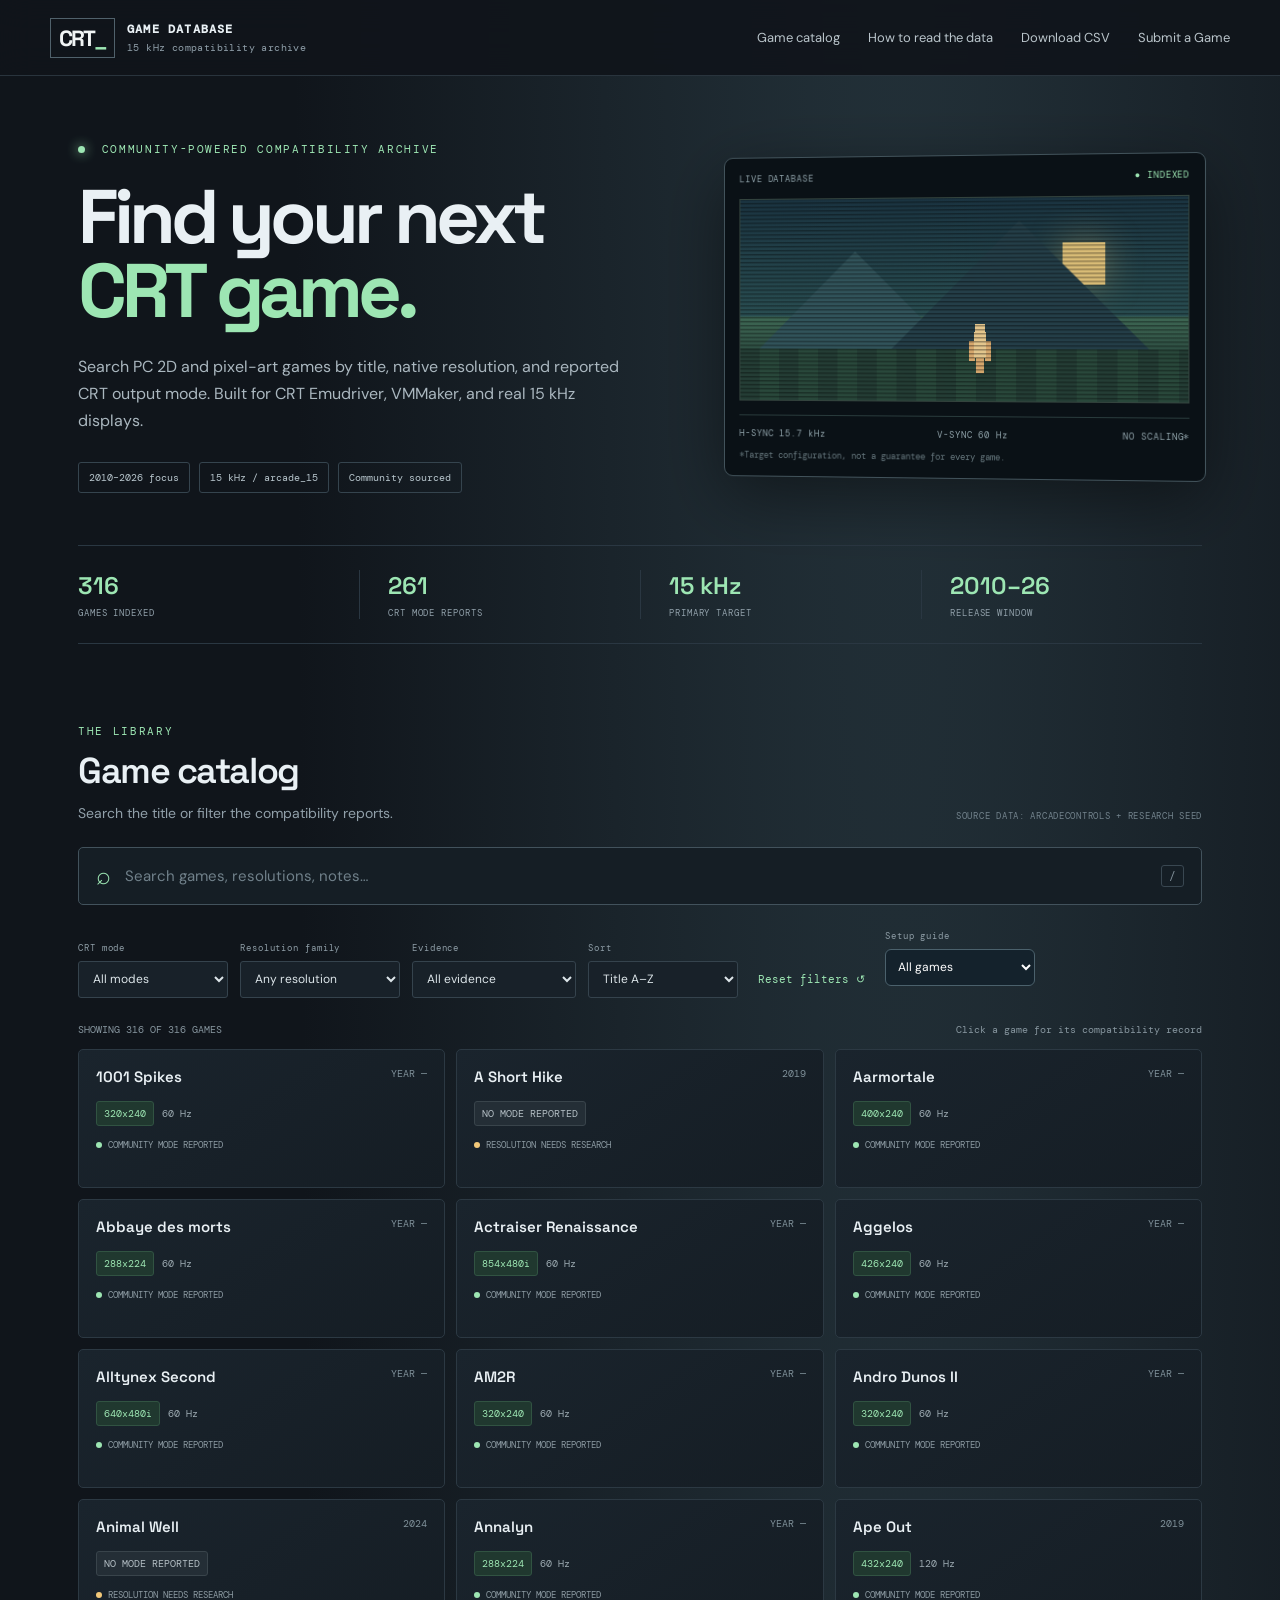
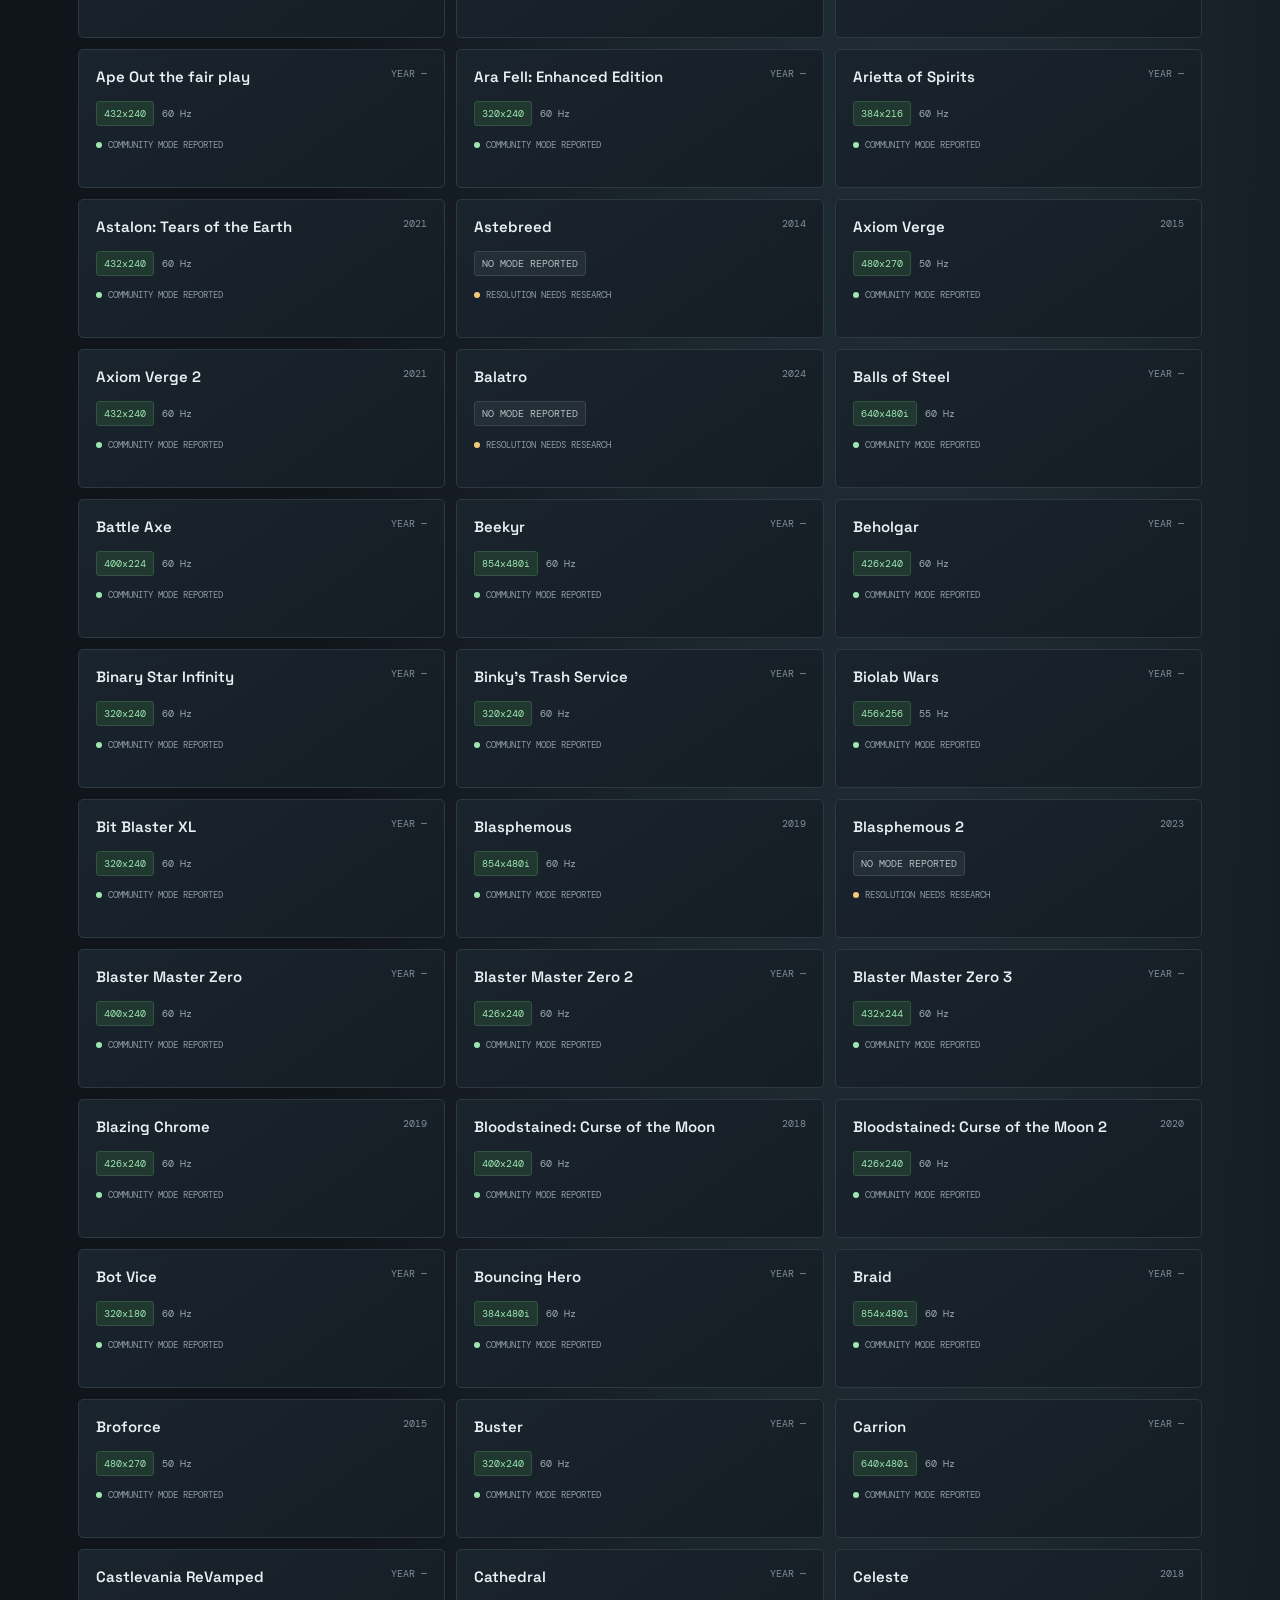
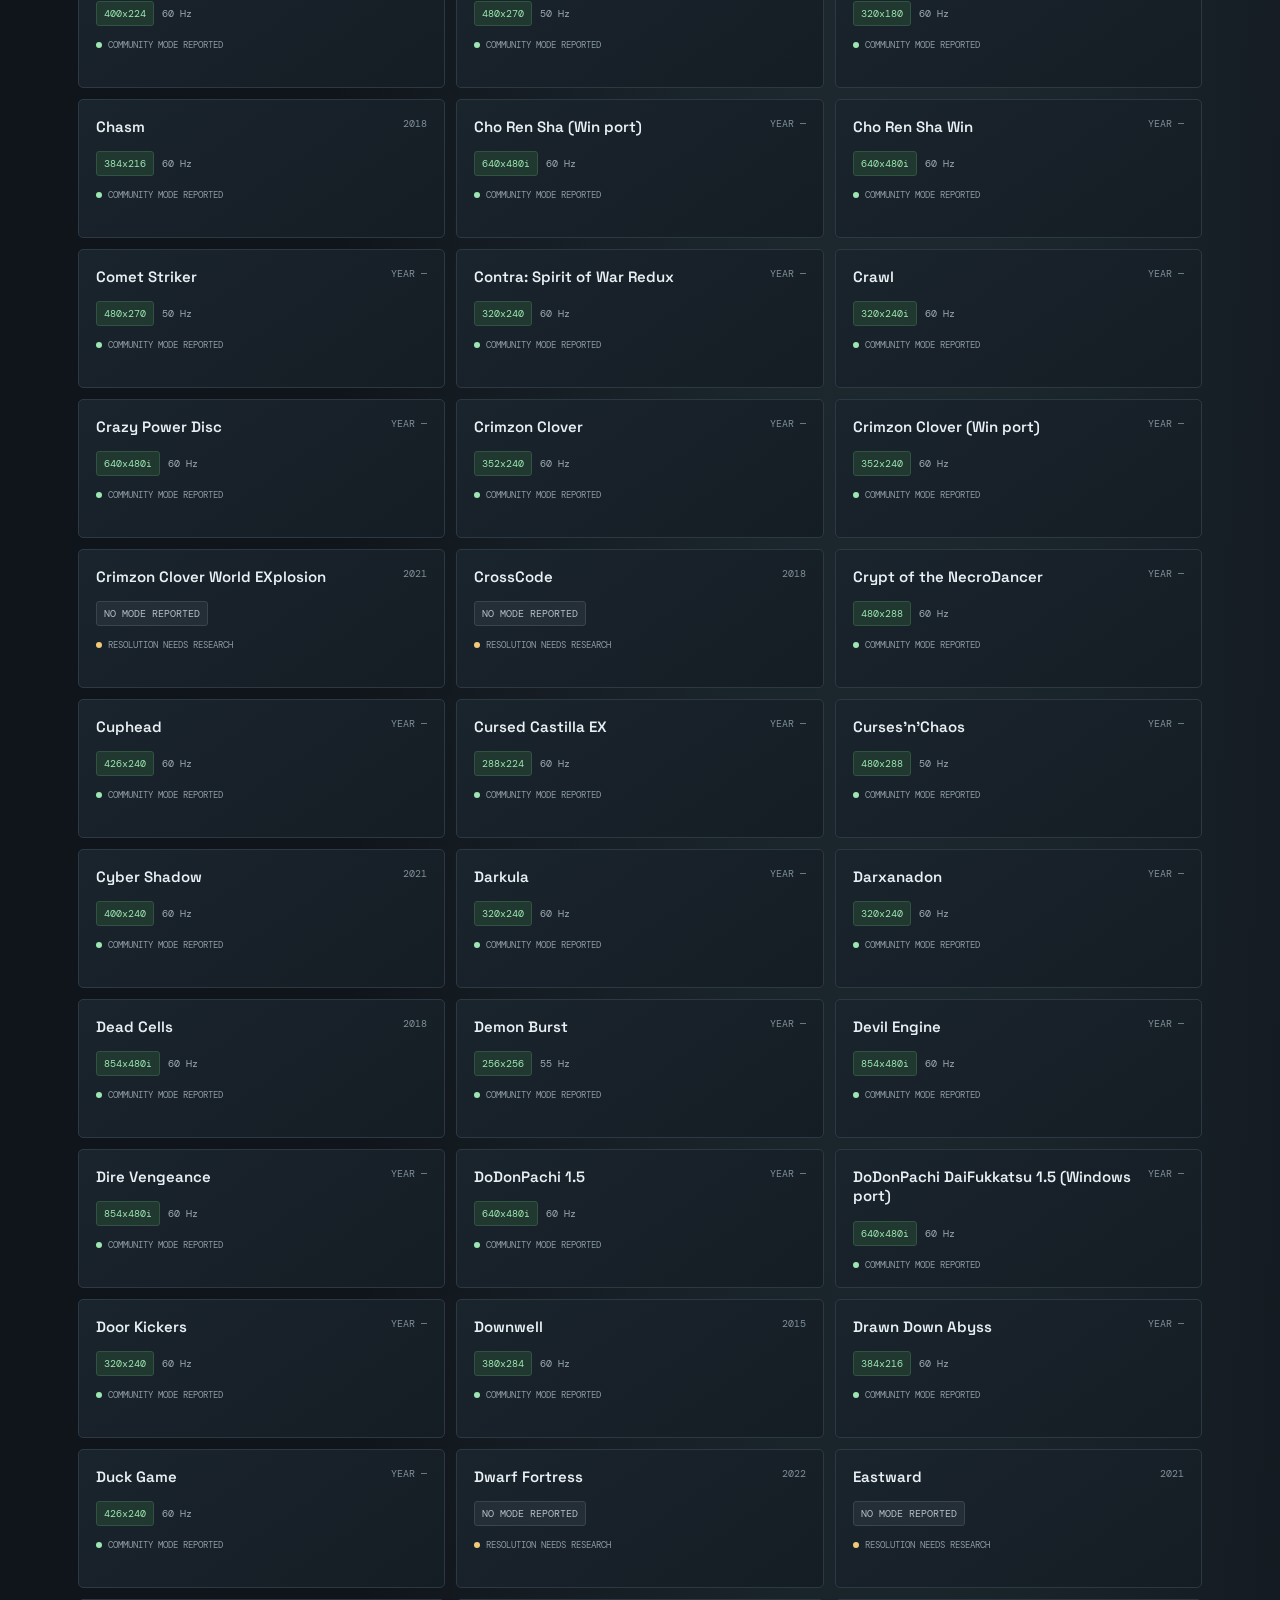
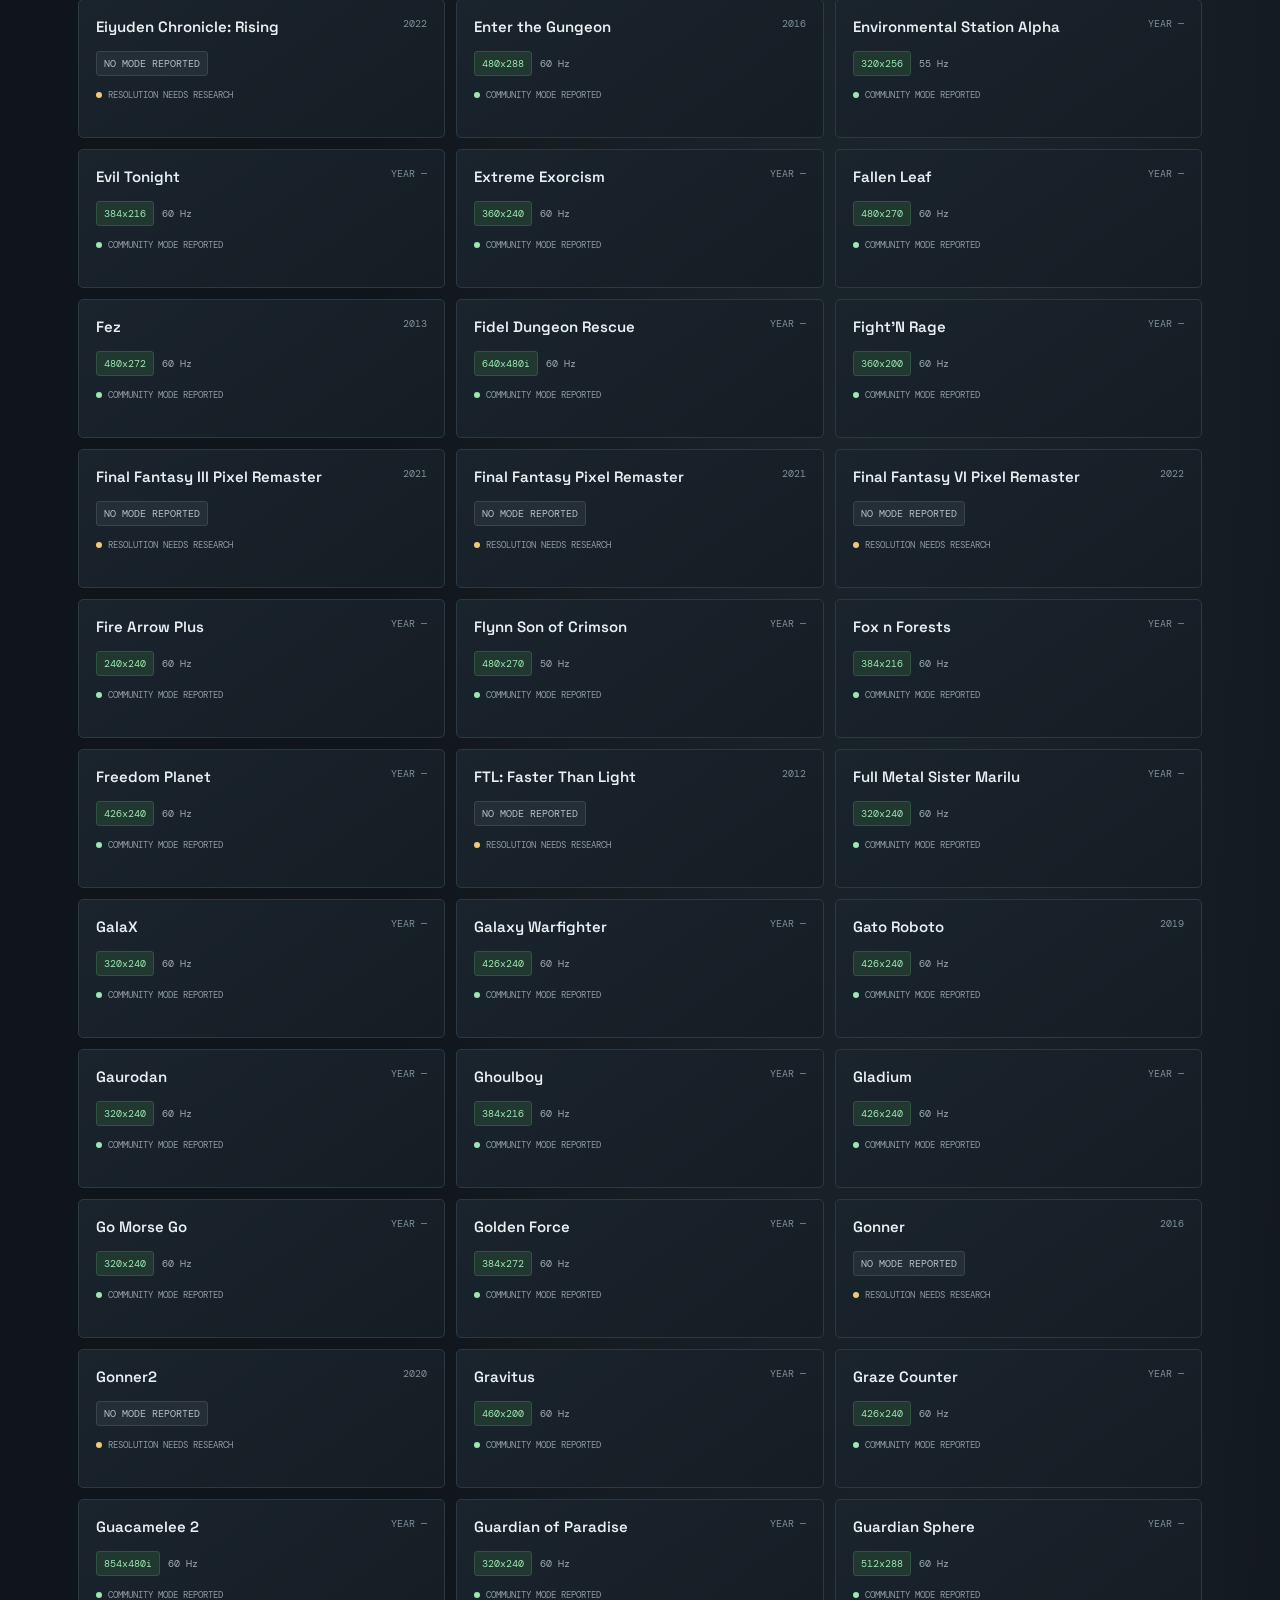
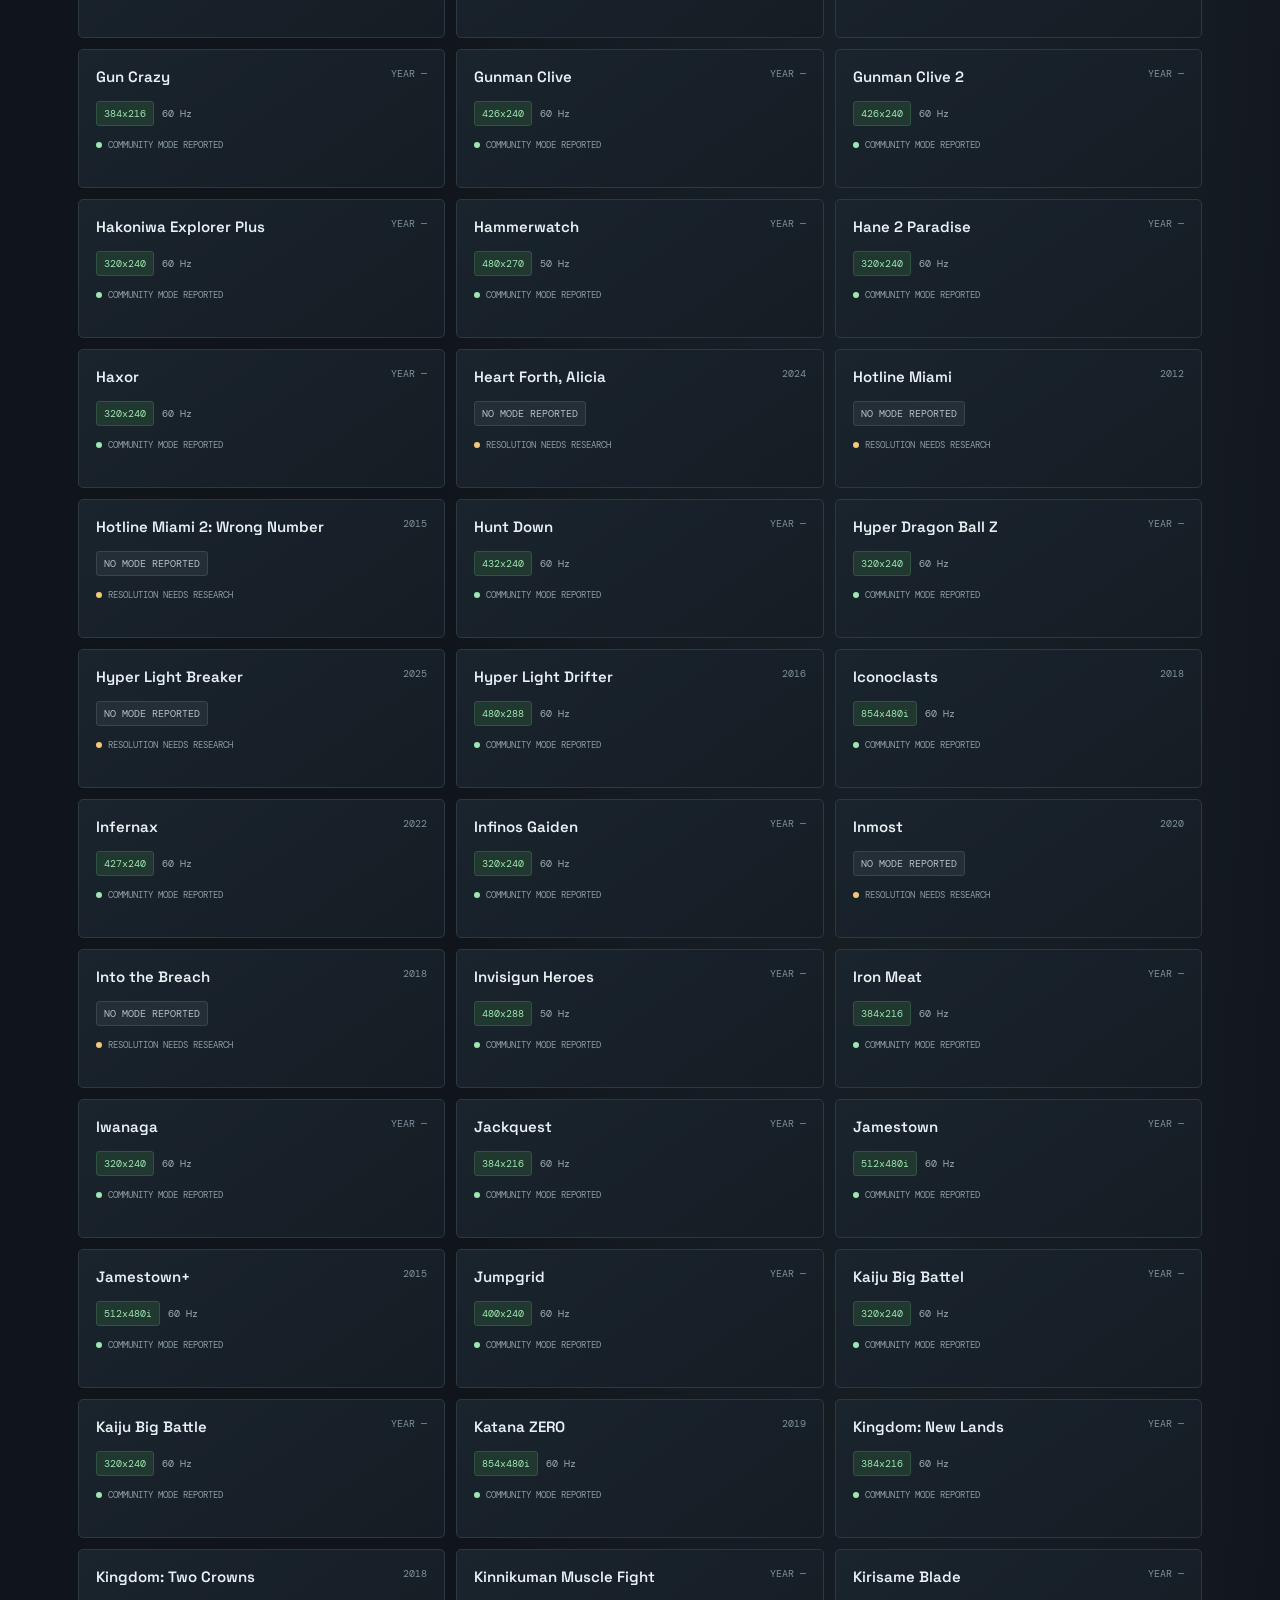
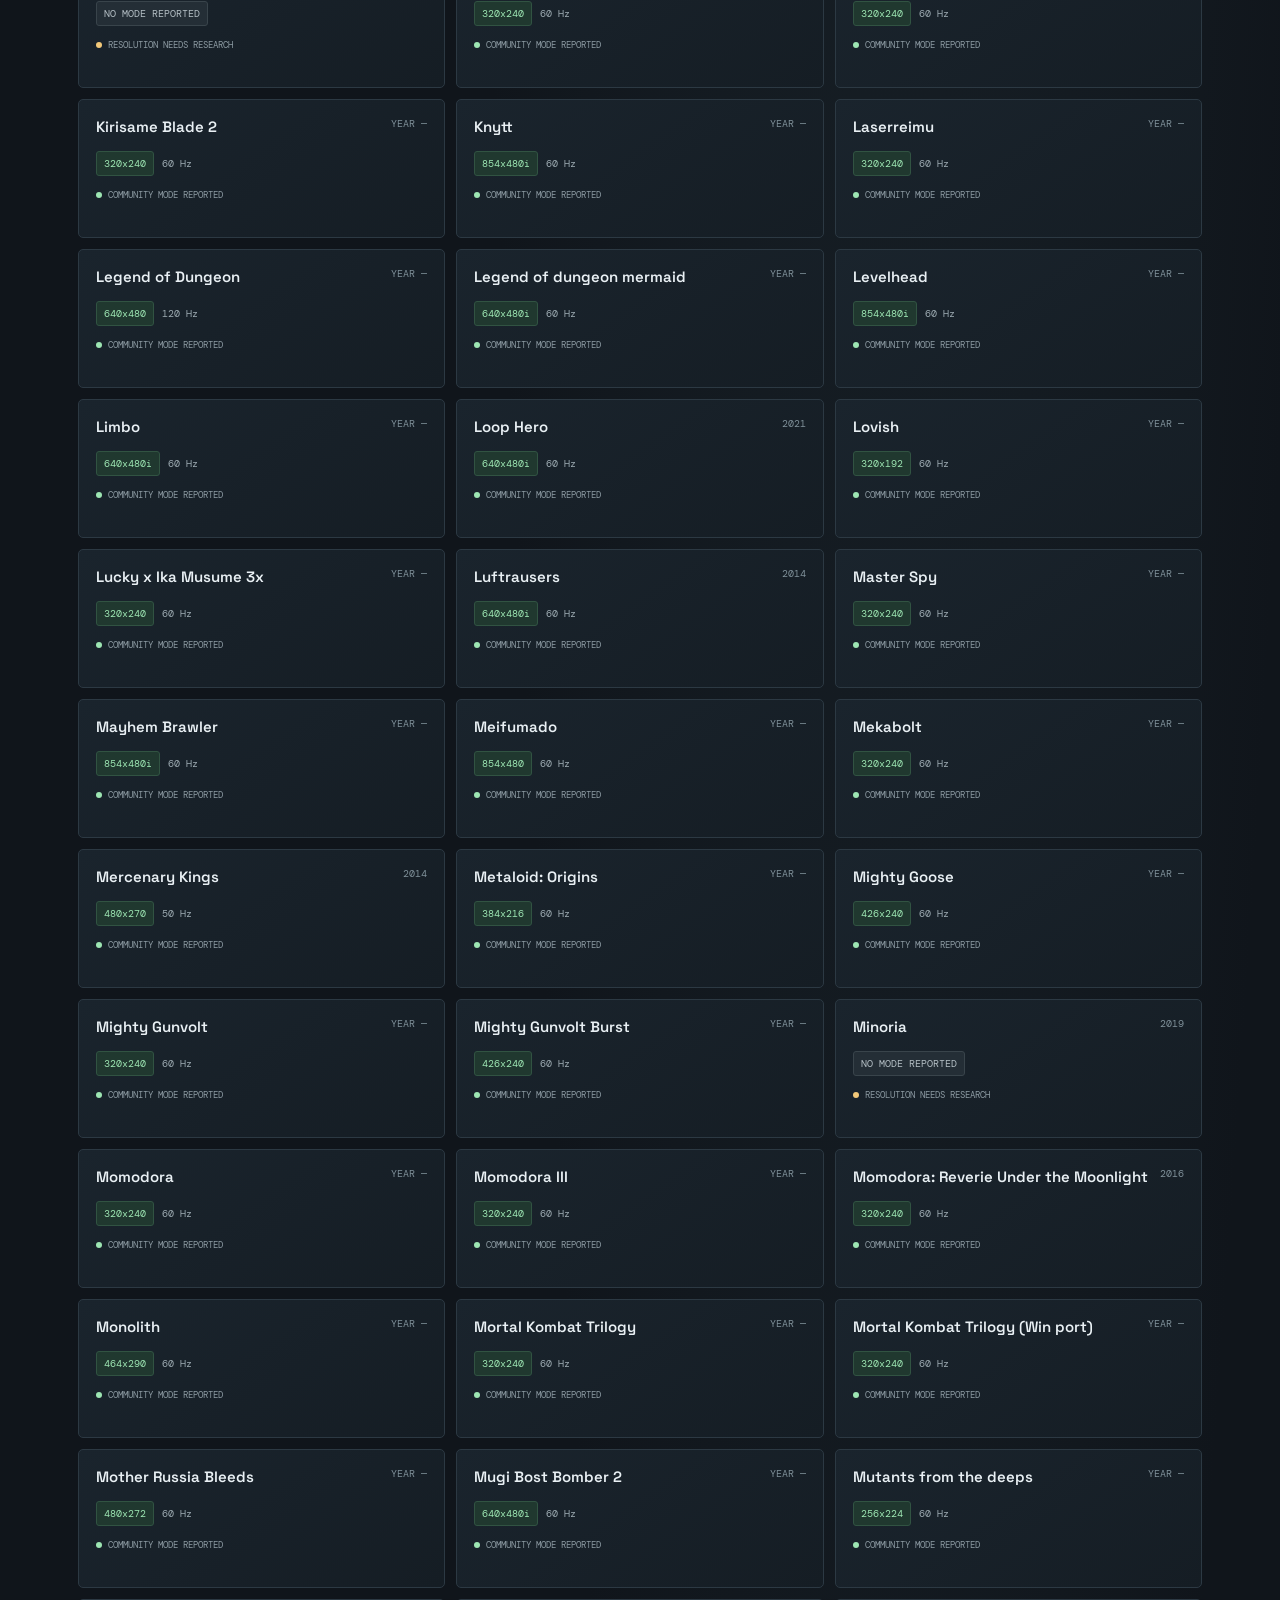
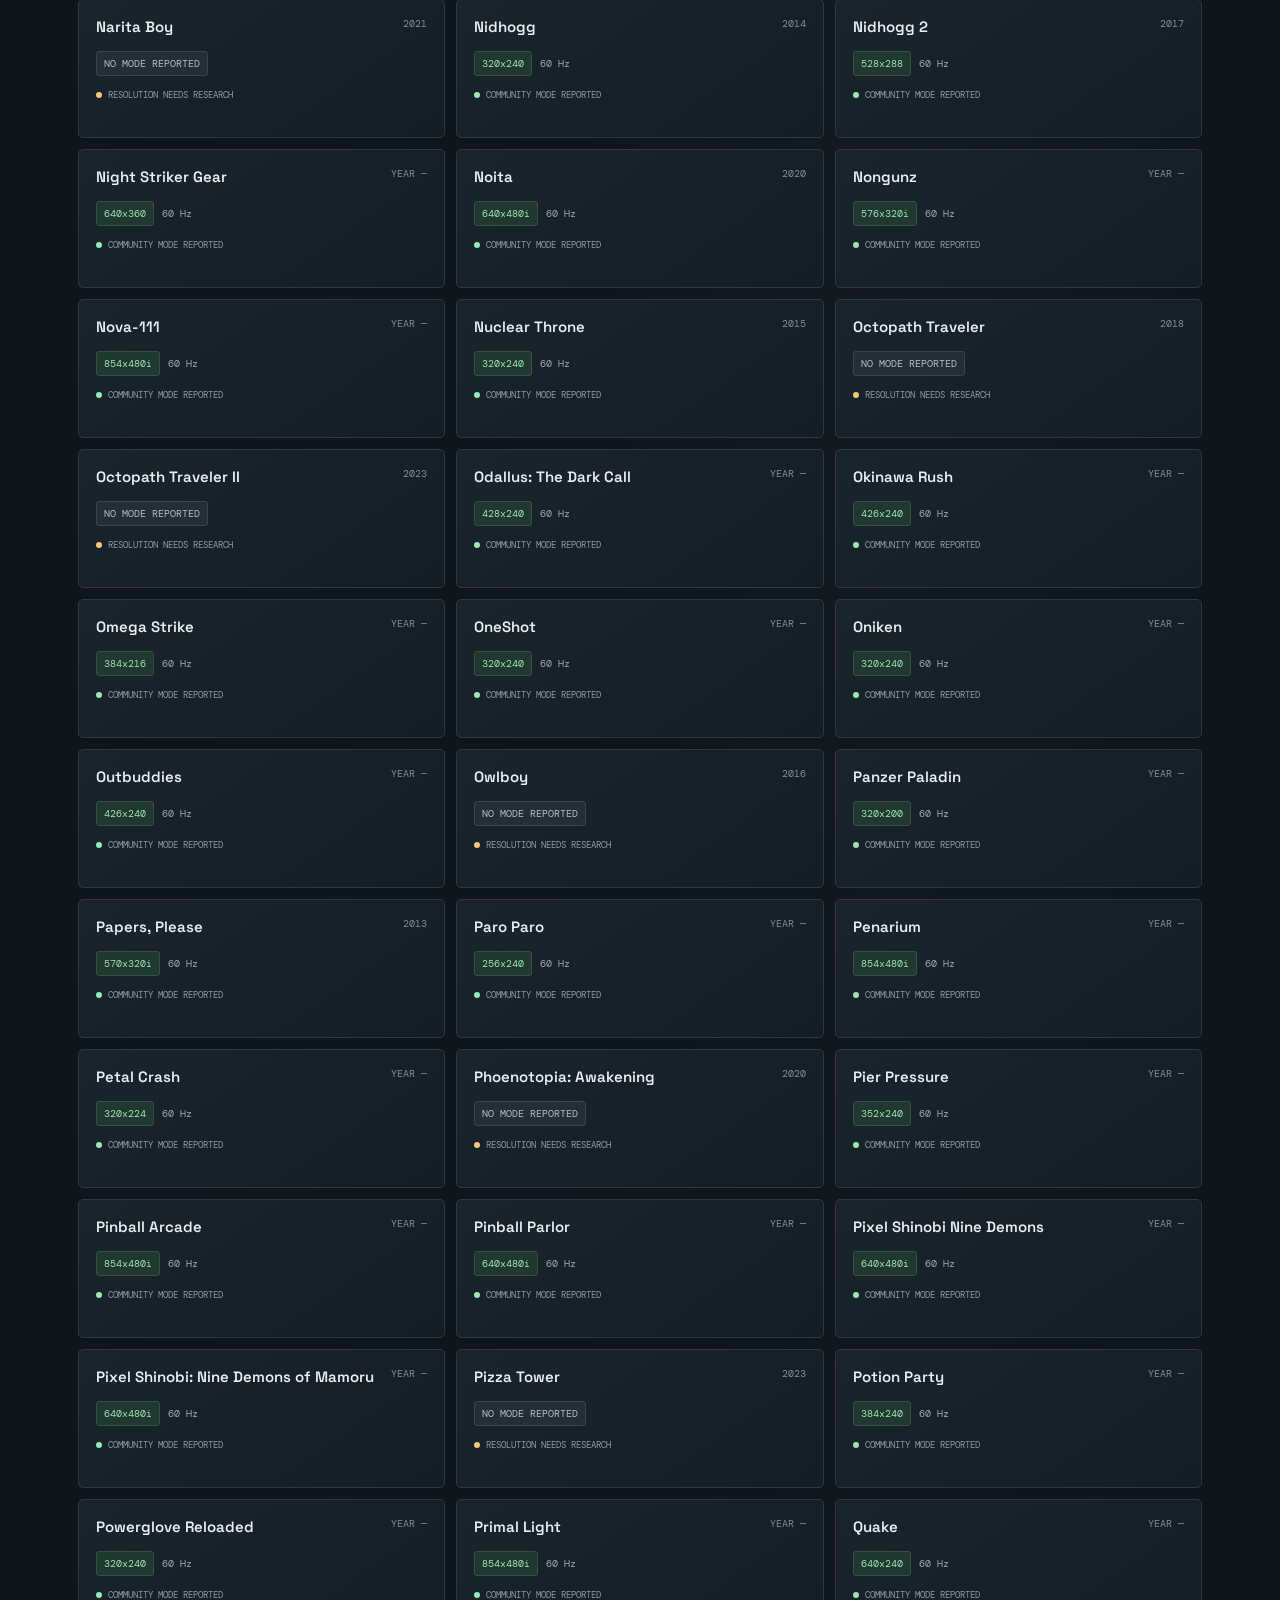
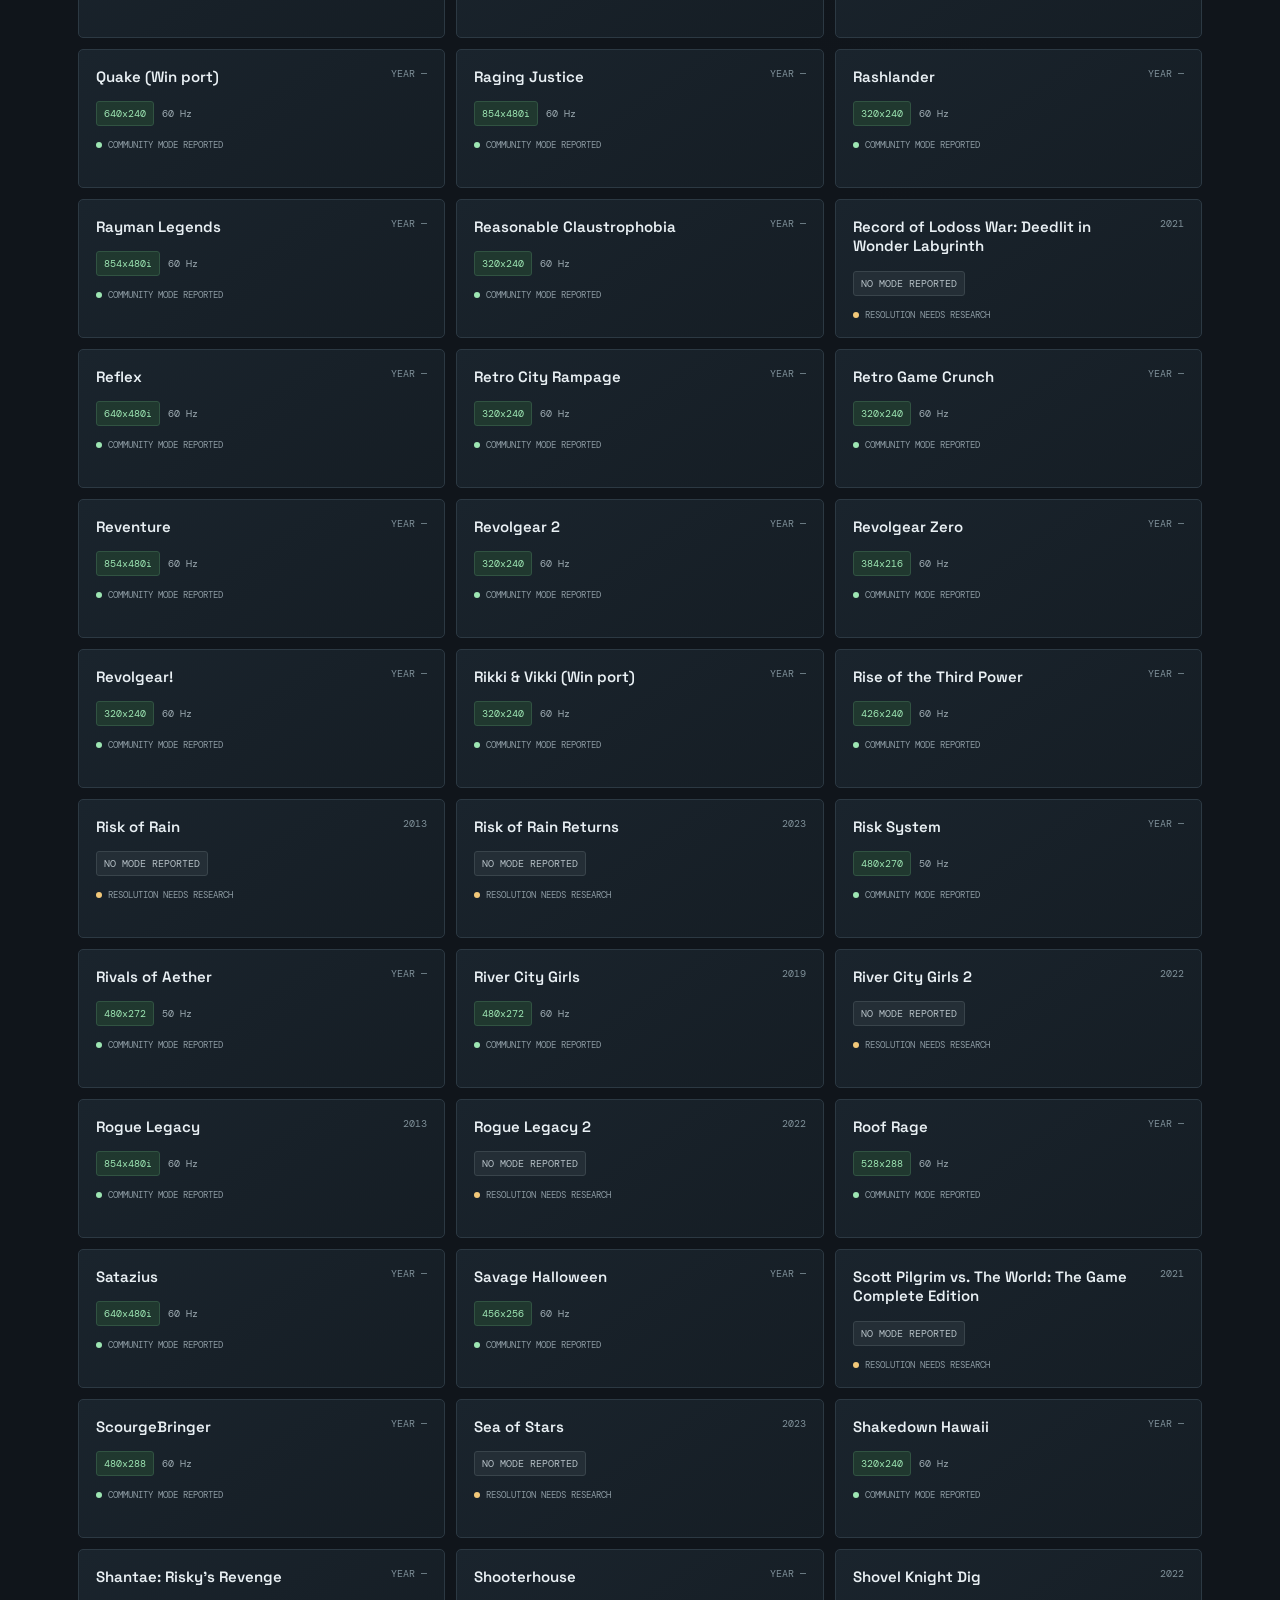
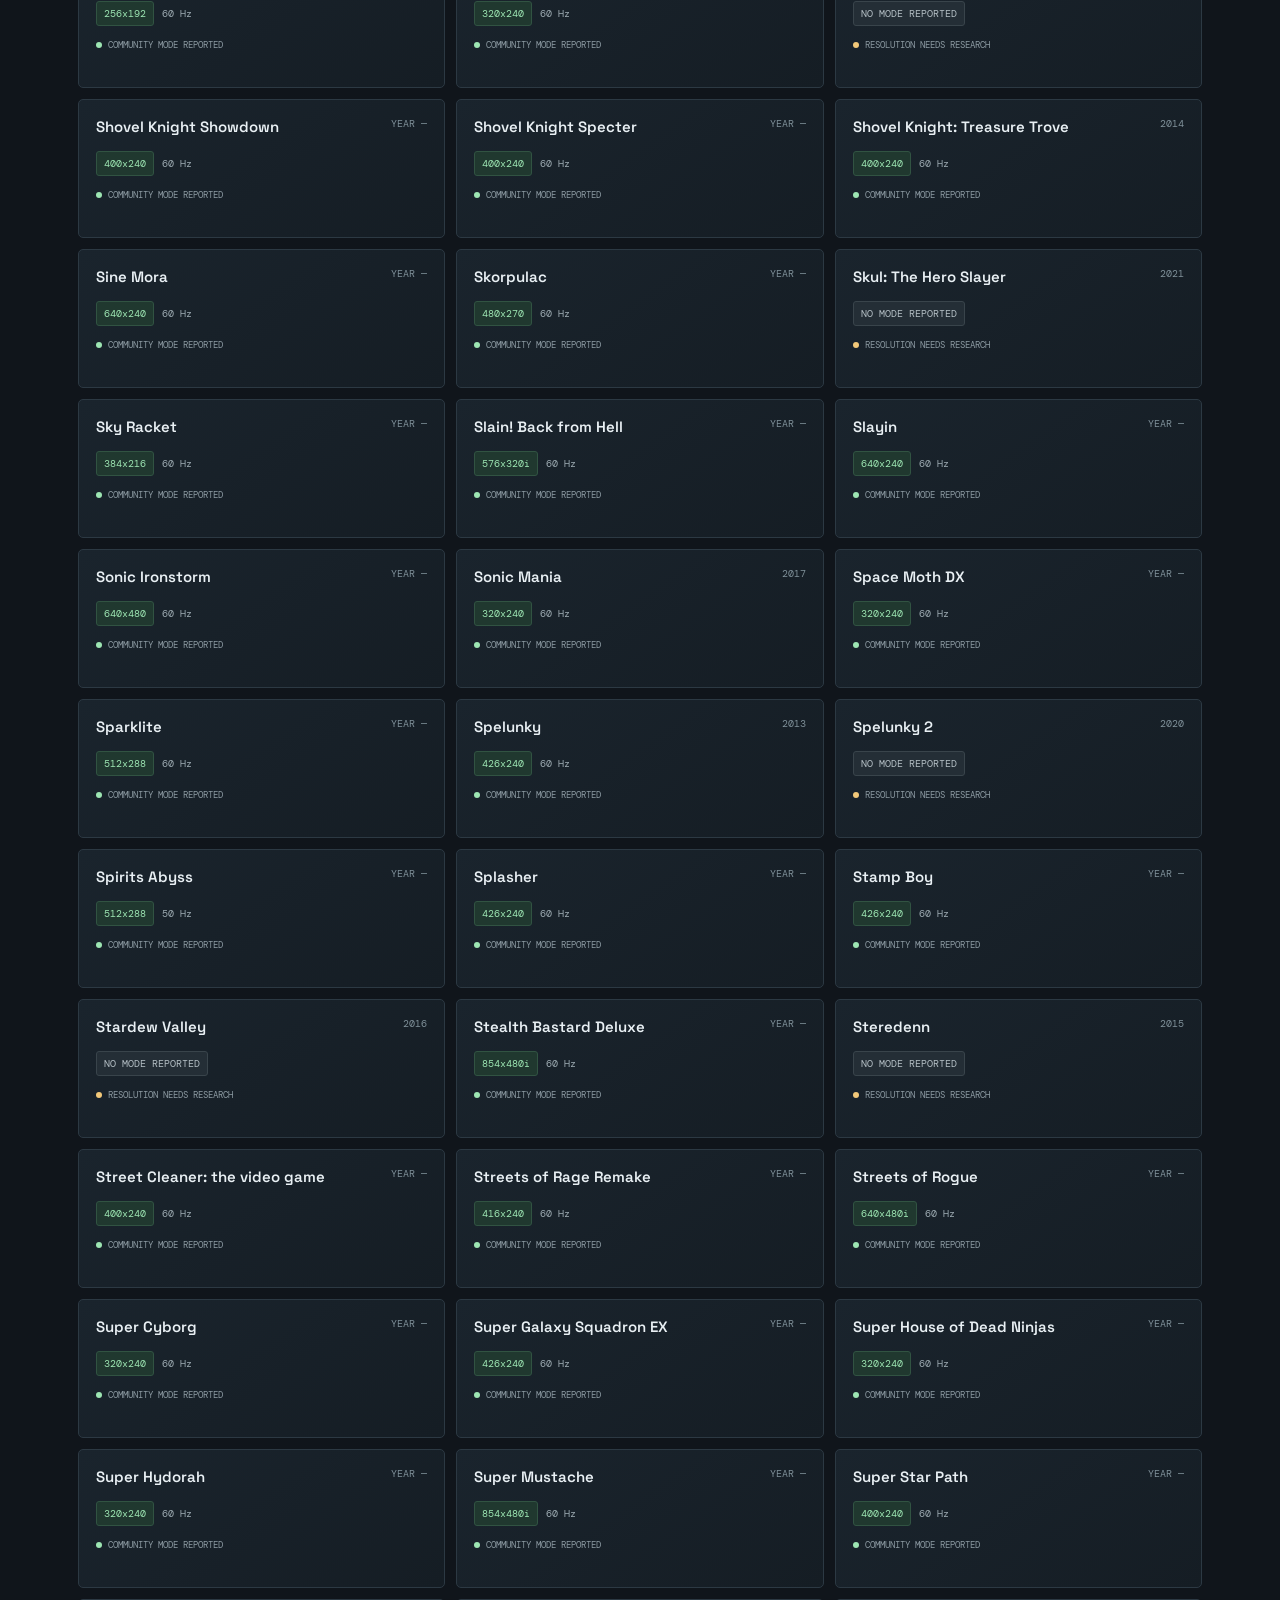
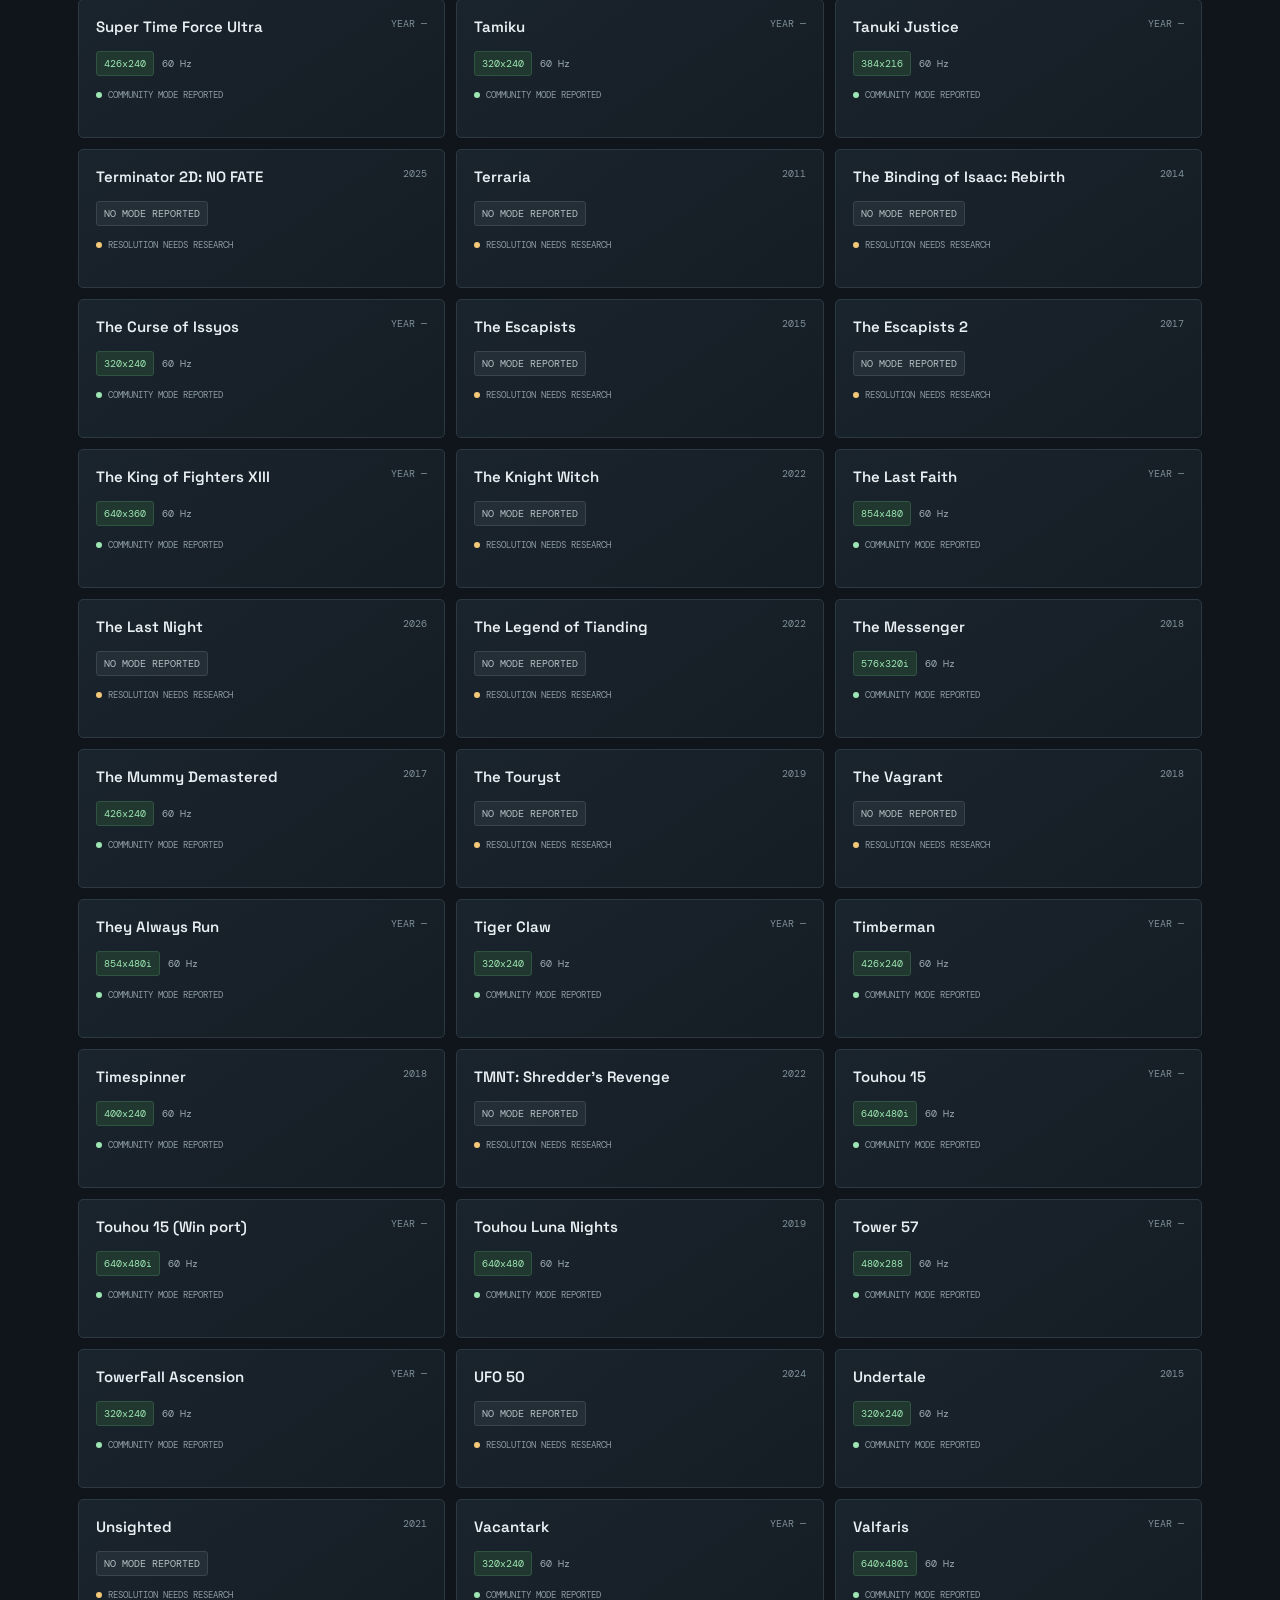
==== commit 47578c26: "Add 'Submit a Game' link to navigation Added a link to submit a game in the navigation." ====
--- a/index.html
+++ b/index.html
@@ -1,6 +1,6 @@
 <!doctype html>
 <html lang="en"><head><meta charset="utf-8"><meta name="viewport" content="width=device-width,initial-scale=1"><meta name="theme-color" content="#10151b"><meta name="description" content="Search PC 2D and pixel-art games for CRT Emudriver and 15 kHz compatibility reports."><title>CRT Game Database — Find games for your CRT</title><link rel="stylesheet" href="styles.css"></head>
-<body><header class="topbar"><a class="brand" href="#top"><span class="brand-mark">CRT<span>_</span></span><span>GAME DATABASE<small>15 kHz compatibility archive</small></span></a><nav><a href="#catalog">Game catalog</a><a href="#about">How to read the data</a><a href="data/games.csv" download>Download CSV</a></nav></header>
+<body><header class="topbar"><a class="brand" href="#top"><span class="brand-mark">CRT<span>_</span></span><span>GAME DATABASE<small>15 kHz compatibility archive</small></span></a><nav><a href="#catalog">Game catalog</a><a href="#about">How to read the data</a><a href="data/games.csv" download>Download CSV</a><a href="submit.html">Submit a Game</a></nav></header>
 <main id="top"><section class="hero"><div class="hero-copy"><div class="eyebrow"><span class="pulse"></span> COMMUNITY-POWERED COMPATIBILITY ARCHIVE</div><h1>Find your next<br><em>CRT game.</em></h1><p>Search PC 2D and pixel-art games by title, native resolution, and reported CRT output mode. Built for CRT Emudriver, VMMaker, and real 15 kHz displays.</p><div class="hero-tags"><span>2010–2026 focus</span><span>15 kHz / arcade_15</span><span>Community sourced</span></div></div><div class="hero-screen"><div class="screen-top"><span>LIVE DATABASE</span><span class="screen-led">● INDEXED</span></div><div class="scanlines"><div class="pixel-art"><div class="sun"></div><div class="mountain m1"></div><div class="mountain m2"></div><div class="ground"></div><div class="pixel-person"></div></div></div><div class="screen-foot"><span>H-SYNC 15.7 kHz</span><span>V-SYNC 60 Hz</span><span>NO SCALING*</span></div><small>*Target configuration, not a guarantee for every game.</small></div></section>
 <section class="stats" aria-label="Database summary"><div><strong id="totalCount">—</strong><span>GAMES INDEXED</span></div><div><strong id="modeCount">—</strong><span>CRT MODE REPORTS</span></div><div><strong>15 kHz</strong><span>PRIMARY TARGET</span></div><div><strong>2010–26</strong><span>RELEASE WINDOW</span></div></section>
 <section id="catalog" class="catalog"><div class="section-heading"><div><div class="eyebrow">THE LIBRARY</div><h2>Game catalog</h2><p>Search the title or filter the compatibility reports.</p></div><div class="data-note">SOURCE DATA: ARCADECONTROLS + RESEARCH SEED</div></div>
@@ -12,6 +12,7 @@
 <section class="callout"><div><div class="eyebrow">NEXT ITERATION</div><h2>Help improve the archive.</h2><p>Future releases will add verified native framebuffer data, per-game setup notes, and VMMaker mode exports.</p></div><a href="https://forum.arcadecontrols.com/index.php?topic=161951.0" target="_blank" rel="noopener">View ArcadeControls source ↗</a></section>
 </main><footer><span>CRT GAME DATABASE <b>•</b> RESEARCH BUILD 0.1</span><span>For research and testing. Verify all timings before connecting a CRT.</span></footer>
 <div id="detail" class="modal" hidden><div class="modal-backdrop" data-close></div><article class="detail-card" role="dialog" aria-modal="true" aria-labelledby="detailTitle"><button class="close" data-close aria-label="Close">×</button><div class="eyebrow" id="detailSource">GAME RECORD</div><h2 id="detailTitle"></h2><div class="detail-status" id="detailStatus"></div><div class="detail-grid"><div><span>NATIVE RENDER RESOLUTION</span><strong id="detailNative">Not confirmed</strong><small id="detailNativeEvidence"></small></div><div><span>REPORTED CRT OUTPUT</span><strong id="detailCrt">Not reported</strong><small id="detailRefresh"></small></div><div><span>SCAN TYPE</span><strong id="detailScan">Unconfirmed</strong></div><div><span>RELEASE YEAR</span><strong id="detailYear">Not listed</strong></div></div><div class="detail-notes"><h3>Compatibility notes</h3><p id="detailNotes"></p></div><div class="detail-actions"><a id="detailSourceLink" href="#" target="_blank" rel="noopener">Open community source ↗</a><button id="copyRecord">Copy record</button></div></article></div>
-<script src="app.js"></script></body></html>
 <script src="app.js"></script>
 <script src="setup-guides.js"></script>
+</body>
+</html>
